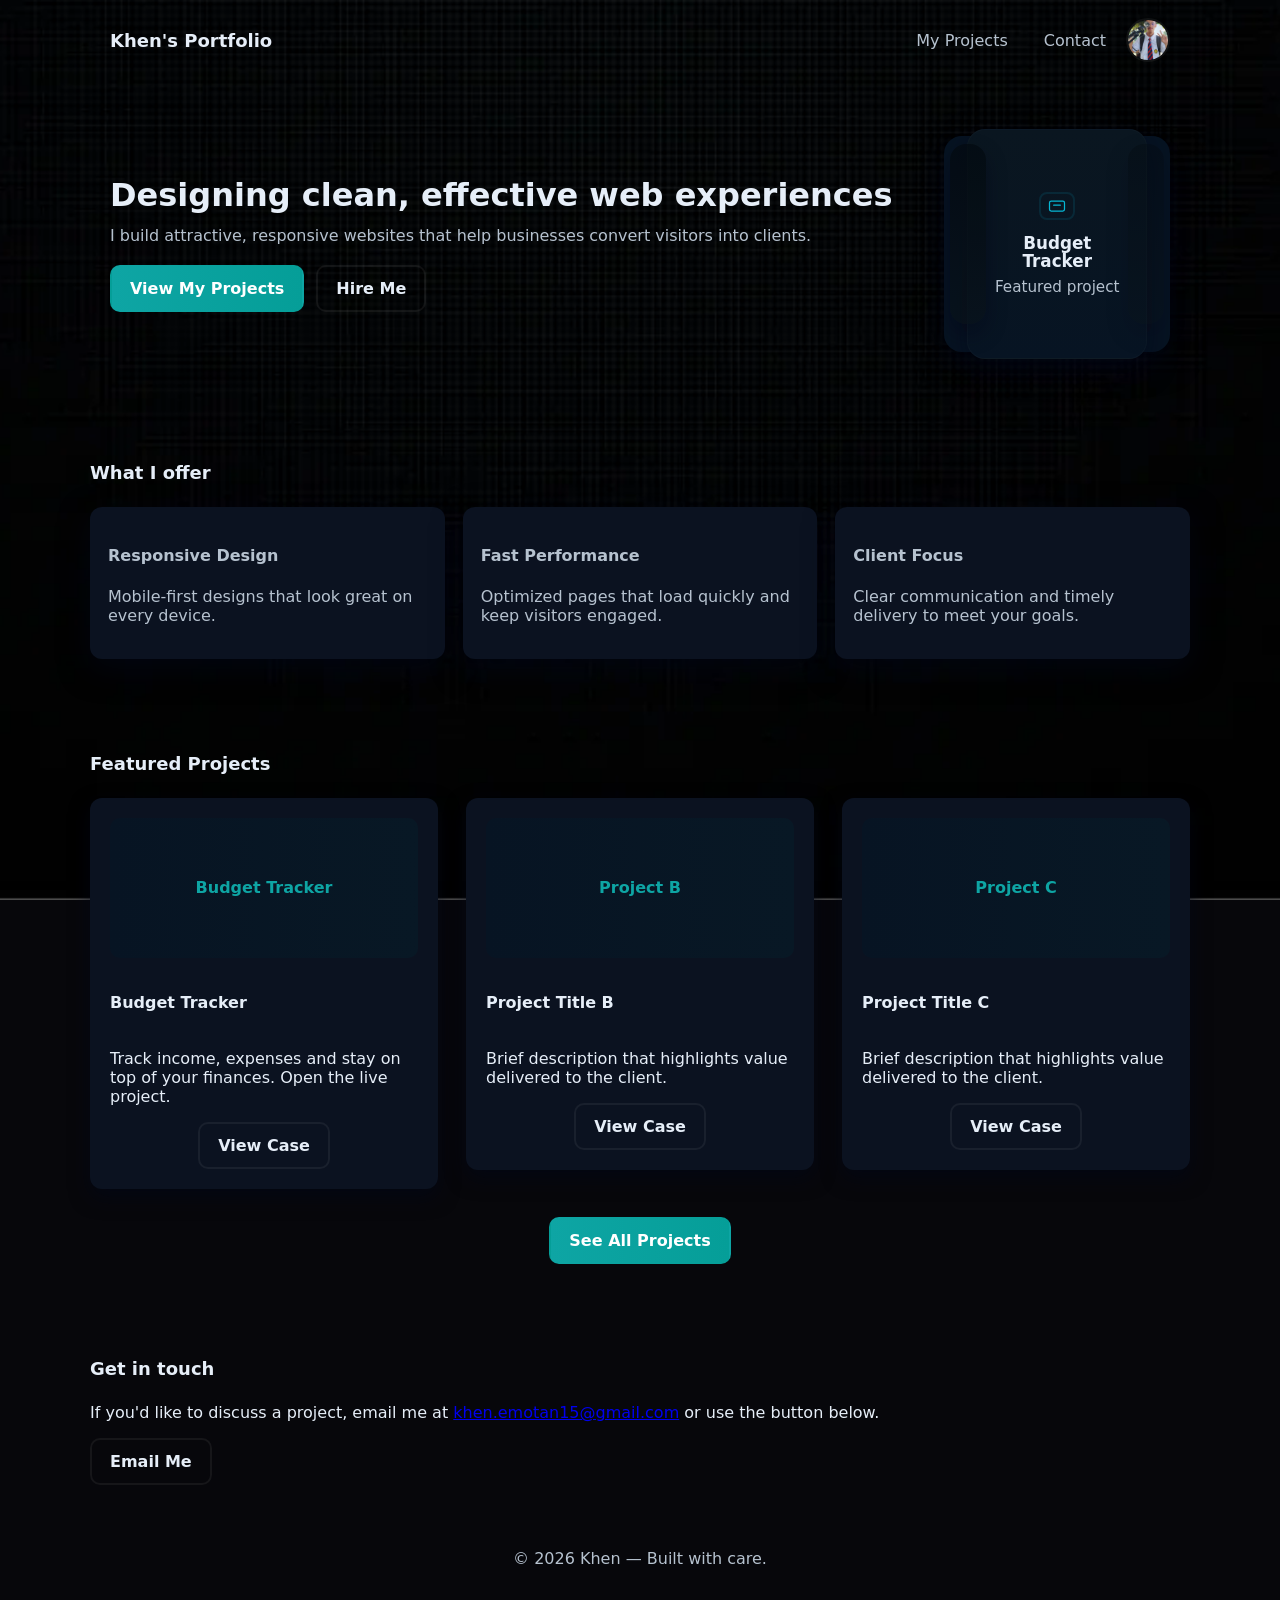
==== index.html @ 8793a173 "Add files via upload" ====
<!doctype html>
<html lang="en">
<head>
	<meta charset="utf-8" />
	<meta name="viewport" content="width=device-width, initial-scale=1" />
	<title>Portfolio — Home</title>
	<link rel="stylesheet" href="mainstyle.css">
</head>
<body>
	<header class="site-header">
		<div class="container header-inner">
			<h1 class="brand">Khen's Portfolio</h1>
				<div class="header-right">
				<nav class="nav">
					<a class="nav-link" href="myprojects.html">My Projects</a>
					<a class="nav-link" href="#contact">Contact</a>
				</nav>
				<img class="avatar" src="download.jpg" alt="Khen">
			</div>
		</div>
	</header>

	<main>
		<section class="hero">
			<div class="container hero-inner">
				<div class="hero-copy">
					<h2 class="title">Designing clean, effective web experiences</h2>
					<p class="subtitle">I build attractive, responsive websites that help businesses convert visitors into clients.</p>
					<div class="cta-row">
						<a class="btn btn-primary btn--neon" href="myprojects.html">View My Projects</a>
							<a class="btn btn-outline btn--neon" href="#contact">Hire Me</a>
					</div>
				</div>
				<div class="hero-preview">
					<div class="device-mock">
						<div class="mock-screen">
												<a class="featured-thumb" href="../BudgetTracker/Mainpage.html" target="_blank" rel="noopener">
																										<div class="ft-inner">
																											<div class="ft-icon" aria-hidden="true">
																												<svg width="28" height="20" viewBox="0 0 24 24" fill="none" xmlns="http://www.w3.org/2000/svg">
																													<rect x="3" y="6" width="18" height="12" rx="2" stroke="#06b6d4" stroke-width="1.5" fill="none" />
																													<line x1="8" y1="11" x2="16" y2="11" stroke="#06b6d4" stroke-width="1.5" stroke-linecap="round" />
																												</svg>
																											</div>
																											<strong>Budget Tracker</strong>
																											<span class="ft-sub">Featured project</span>
																										</div>
																								</a>
						</div>
					</div>
				</div>
			</div>
		</section>

		<section class="features container">
			<h3 class="section-title">What I offer</h3>
			<div class="features-grid">
				<div class="card">
					<h4>Responsive Design</h4>
					<p>Mobile-first designs that look great on every device.</p>
				</div>
				<div class="card">
					<h4>Fast Performance</h4>
					<p>Optimized pages that load quickly and keep visitors engaged.</p>
				</div>
				<div class="card">
					<h4>Client Focus</h4>
					<p>Clear communication and timely delivery to meet your goals.</p>
				</div>
			</div>
		</section>

		<section class="projects container">
			<h3 class="section-title">Featured Projects</h3>
			<div class="projects-grid">
				<div class="project-card">
										<div class="thumb">Budget Tracker</div>
										<h4>Budget Tracker</h4>
										<p>Track income, expenses and stay on top of your finances. Open the live project.</p>
										<div class="center">
											<a class="btn btn-outline" href="../BudgetTracker/Mainpage.html" target="_blank" rel="noopener">View Case</a>
										</div>
				</div>
				<div class="project-card">
					<div class="thumb">Project B</div>
					<h4>Project Title B</h4>
					<p>Brief description that highlights value delivered to the client.</p>
					<div class="center">
					  <a class="btn btn-outline" href="myprojects.html">View Case</a>
					</div>
				</div>
				<div class="project-card">
					<div class="thumb">Project C</div>
					<h4>Project Title C</h4>
					<p>Brief description that highlights value delivered to the client.</p>
					<div class="center">
					  <a class="btn btn-outline" href="myprojects.html">View Case</a>
					</div>
				</div>
			</div>
			<div class="center">
				<a class="btn btn-primary btn--neon" href="myprojects.html">See All Projects</a>
			</div>
		</section>

		<section id="contact" class="contact container">
			<h3 class="section-title">Get in touch</h3>
			<p>If you'd like to discuss a project, email me at <a href="mailto:khen.emotan15@gmail.com">khen.emotan15@gmail.com</a> or use the button below.</p>
			<a class="btn btn-outline" href="mailto:khen.emotan15@gmail.com?subject=Website%20Inquiry%20from%20Portfolio&body=Hello%20Khen,%0A%0AMy%20name%3A%20%5BYour%20name%20here%5D%0ACompany%3A%20%5BCompany%20%28optional%29%5D%0AProject%20details%3A%20%5BDescribe%20project%20or%20question%20here%5D%0A%0AThanks,%0A%5BYour%20name%5D">Email Me</a>
		</section>
	</main>

	<footer class="site-footer">
		<div class="container footer-inner">
			<p>&copy; <span id="year"></span> Khen — Built with care.</p>
		</div>
	</footer>

	<script>
		document.getElementById('year').textContent = new Date().getFullYear();
	</script>
</body>
</html>
---- mainstyle.css ----
:root{
  --bg:#000000;
  --card:#0b1220;
  --muted:#9aa4b2;
  --accent:#0ea5a4;
  --accent-600:#059e98;
  --radius:12px;
  --max-width:1100px;
  --shadow: 0 10px 30px rgba(2,6,23,0.6);
}
*{box-sizing:border-box}
html,body{height:100%;margin:0;font-family:Inter, system-ui, -apple-system, "Segoe UI", Roboto, "Helvetica Neue", Arial;background-color:var(--bg);background-image: url('blackbg1.webp'), url('blackbg1.jpg'), url('blackbg1.png');background-position: center;background-size: cover;background-repeat: no-repeat;color:#e6eef8}
.container{max-width:var(--max-width);margin:0 auto;padding:0 20px}
.site-header{background:transparent;padding:18px 0}
  .btn{display:inline-block;padding:12px 18px;border-radius:10px;text-decoration:none;font-weight:600;border:2px solid transparent;position:relative;z-index:1;overflow:visible}
.brand{font-size:1.125rem;margin:0;color:#0f172a}
.nav-link{color:var(--muted);text-decoration:none;margin-left:18px}
  
  :root {
    --bg: #07070b;
    --card: #0b1220;
    --muted: #9aa4b2;
    --accent: #0ea5a4;
    --accent-600: #059e98;
    --text: #e6eef8;
    --muted-2: #b6c2cf;
    --radius: 12px;
    --max-width: 1100px;
    --shadow: 0 10px 30px rgba(2,6,23,0.6);
  }

  * { box-sizing: border-box }

  html, body {
    height: 100%;
    margin: 0;
    font-family: Inter, system-ui, -apple-system, "Segoe UI", Roboto, "Helvetica Neue", Arial;
    background-color: var(--bg);
    background-image: url('blackbg1.webp');
    background-position: center;
    background-size: cover;
    background-repeat: no-repeat;
    color: var(--text);
  }

  .container { max-width: var(--max-width); margin: 0 auto; padding: 0 20px }

  .site-header { background: transparent; padding: 18px 0 }
  .header-inner { display: flex; align-items: center; justify-content: space-between }
  .brand { font-size: 1.125rem; margin: 0; color: var(--text); font-weight:700 }
  .nav { display:flex; gap: 12px; align-items:center }
  .nav-link { color: var(--muted-2); text-decoration: none; margin-left: 8px; padding:6px 8px; border-radius:8px }
  .nav-link:hover { color: var(--text); background: rgba(255,255,255,0.02) }
  .header-right { display:flex; align-items:center; gap:12px }
  .avatar { width:44px; height:44px; border-radius:50%; object-fit:cover; border:2px solid rgba(255,255,255,0.06); background:transparent }



  .hero { padding: 56px 0 }
  .hero-inner { display:flex; gap:36px; align-items:center }
  .hero-copy { flex:1 }
  .title { font-size: 2rem; margin: 0 0 12px; color: var(--text); font-weight:700 }
  .subtitle { color: var(--muted-2); margin: 0 0 20px }
  .cta-row { display:flex; gap:12px }

  .btn { display:inline-block; padding:12px 18px; border-radius:10px; text-decoration:none; font-weight:600; border:2px solid transparent; position:relative; z-index:2; overflow:visible; transition: transform .14s ease, box-shadow .14s ease }
  .btn-primary { background: linear-gradient(90deg, var(--accent), var(--accent-600)); color: white }
  .btn-primary:hover { transform: translateY(-3px); box-shadow: 0 14px 30px rgba(14,165,164,0.08) }
  .btn-outline { background: transparent; border-color: rgba(255,255,255,0.06); color: var(--text) }
  .btn-outline:hover { transform: translateY(-3px); box-shadow: 0 10px 24px rgba(0,0,0,0.4) }


  .btn--neon { position:relative; z-index:1 }
  
  .btn--neon::before {
    content: "";
    position: absolute;
    inset: -6px; 
    border-radius: 22px; 
    border: 2px solid rgba(255,255,255,0.10); 
    box-shadow: 0 0 8px rgba(255,255,255,0.06); 
    opacity: 0; transition: opacity .12s ease, transform .12s ease;
    pointer-events: none; z-index:0;
  }
  .btn--neon:hover::before { opacity: 1; transform: translateZ(0) }
  

  
  .shadow-frame { display:inline-block; padding:2px; border-radius:var(--radius); background: linear-gradient(163deg, rgba(255,255,255,0.03), transparent); box-shadow: 0 8px 30px rgba(2,6,23,0.45) }
  .shadow-frame .btn { border-radius: calc(var(--radius) - 2px) }

  .device-mock { background: linear-gradient(180deg,#071423,#071423); border-radius:18px; box-shadow:var(--shadow); padding:18px }
  .mock-screen { height:180px; border-radius:10px; background: linear-gradient(180deg,#071423,#0b1220); display:flex; align-items:center; justify-content:center; color:var(--muted-2) }
  
  .mock-thumb-link{display:block;text-decoration:none;color:inherit}
  .mock-thumb{width:100%;height:220px;border-radius:8px;display:flex;flex-direction:column;align-items:center;justify-content:center;background:linear-gradient(180deg,#06121a,#071423);border:1px solid rgba(255,255,255,0.02)}
  .mock-thumb strong{font-size:1rem;color:var(--text)}
  .mock-sub{font-size:0.85rem;color:var(--muted-2);margin-top:6px}
  @media (max-width:900px){
    .mock-thumb{height:160px}
  }

  
  .featured-thumb{display:inline-flex;align-items:center;justify-content:center;flex:0 0 180px;height:230px;border-radius:18px;background:linear-gradient(180deg,#0a1620,#071423);box-shadow:0 10px 28px rgba(2,6,23,0.5);border:1px solid rgba(255,255,255,0.02);text-decoration:none;color:var(--text);position:relative;padding:22px;overflow:visible;transition:transform .18s ease,box-shadow .18s ease}
  .featured-thumb .ft-inner{display:flex;flex-direction:column;align-items:center;text-align:center}
  .featured-thumb .ft-icon{width:36px;height:28px;border-radius:8px;display:flex;align-items:center;justify-content:center;margin-bottom:14px;border:2px solid rgba(6,182,212,0.12)}
  .featured-thumb strong{color:var(--text);font-size:1.05rem;display:block;line-height:1.1}
  .featured-thumb .ft-sub{color:var(--muted-2);font-size:0.95rem;margin-top:8px}
  .featured-thumb:hover{transform:scale(1.02);box-shadow:0 18px 36px rgba(2,6,23,0.55)}

  
  .featured-thumb::before, .featured-thumb::after{content:"";position:absolute;width:36px;height:180px;border-radius:16px;background:linear-gradient(180deg,rgba(3,10,16,0.88),rgba(8,18,26,0.82));box-shadow:0 10px 20px rgba(2,6,23,0.4);z-index:0}
  .featured-thumb::before{left:-18px;top:14px;opacity:0.85}
  .featured-thumb::after{right:-18px;top:14px;opacity:0.45}
  .featured-thumb > .ft-inner{position:relative;z-index:2}
  @media (max-width:900px){.featured-thumb{display:none}}

  .section-title { font-size:1.125rem; margin:24px 0 }
  .features { padding:30px 0 }
  .features-grid { display:grid; grid-template-columns:repeat(3,1fr); gap:18px }
  .card { background:var(--card); padding:18px; border-radius:12px; box-shadow:var(--shadow); color:var(--muted-2) }

  .projects { padding:40px 0 }
  .projects-grid { display:grid; grid-template-columns:repeat(3,1fr); gap:28px; align-items:start; width:100% }
  .projects-grid{grid-auto-rows:1fr}
  .project-card { background:var(--card); text-decoration:none; color:inherit; padding:20px; border-radius:12px; box-shadow:0 8px 20px rgba(2,6,23,0.6); display:flex; flex-direction:column; justify-content:space-between; min-height:340px }
  .thumb { height:140px; border-radius:10px; background:linear-gradient(90deg,#071423,#081825); display:flex; align-items:center; justify-content:center; color:var(--accent); font-weight:700; margin-bottom:14px }

 
  .project-card .center{margin-top:auto}


  .projects > .center{margin-top:28px}

  .projects-page { padding:56px 0 }
  .projects-grid-lg { display:grid; grid-template-columns:repeat(3,1fr); gap:20px; margin-top:18px }
  .project-tile { background:var(--card); padding:20px; border-radius:12px; box-shadow:var(--shadow); text-decoration:none; color:inherit; display:flex; flex-direction:column; align-items:stretch; gap:12px; justify-content:space-between; min-height:340px }
  .project-icon { width:100%; height:140px; border-radius:10px; background:linear-gradient(180deg,rgba(14,165,164,0.03), transparent); display:flex; align-items:center; justify-content:center; color:var(--accent); font-weight:700 }
  .project-icon svg { width:40px; height:40px }
  .project-tile h4 { margin-top:12px }
  .project-tile .center{ margin-top:auto; width:100%; text-align:center }
  .project-tile h4 { margin:0; color:var(--text) }
  .project-tile p { margin:0; color:var(--muted-2) }
  .project-tile.featured { box-shadow:0 14px 40px rgba(2,6,23,0.7), 0 6px 18px rgba(0,0,0,0.6); border:1px solid rgba(255,255,255,0.04); transform:translateY(-4px) }
  .badge { display:inline-block; margin-left:10px; background:rgba(255,255,255,0.06); color:var(--muted-2); font-weight:700; padding:4px 8px; border-radius:999px; font-size:0.75rem; vertical-align:middle }

 
  .project-thumb-wrap{width:100%;margin-top:12px}
  .project-thumb{display:block;padding:18px;border-radius:8px;background:linear-gradient(180deg,#06121a,#071423);border:1px solid rgba(255,255,255,0.02);color:var(--text);text-decoration:none}
  .project-thumb strong{display:block;font-size:0.95rem}
  .thumb-sub{font-size:0.85rem;color:var(--muted-2);margin-top:6px}

  .center { text-align:center; margin-top:18px }
  .contact { padding:30px 0 }
  .site-footer { padding:18px 0; background:transparent }
  .footer-inner { display:flex; justify-content:center; color:var(--muted-2) }

  @media (max-width:900px) {
    .hero-inner { flex-direction:column; text-align:center }
    .hero-preview { width:100% }
    .features-grid, .projects-grid { grid-template-columns:repeat(2,1fr) }
    .projects-grid-lg { grid-template-columns:repeat(2,1fr) }
  }
  @media (max-width:560px) {
    .features-grid, .projects-grid { grid-template-columns:1fr }
    .projects-grid-lg { grid-template-columns:1fr }
    .header-inner { padding:0 }
    .brand { font-size:1rem }
    .title { font-size:1.5rem }
  }
.btn.shadow-box {
  box-shadow: 0 0 30px rgba(2,6,23,0.6);
  background-image: linear-gradient(163deg, rgba(255,255,255,0.04) 0%, transparent 100%);
  border-radius: var(--radius);
  padding: 2px;

}
.shadow-frame {
  display:inline-block;
  padding:2px;                  
  border-radius: var(--radius);   
  background: linear-gradient(163deg, rgba(255,255,255,0.04), transparent);
  box-shadow: 0 0 30px rgba(2,6,23,0.6);
}

.shadow-frame .btn {
  display:block;
  border-radius: calc(var(--radius) - 2px); 
}
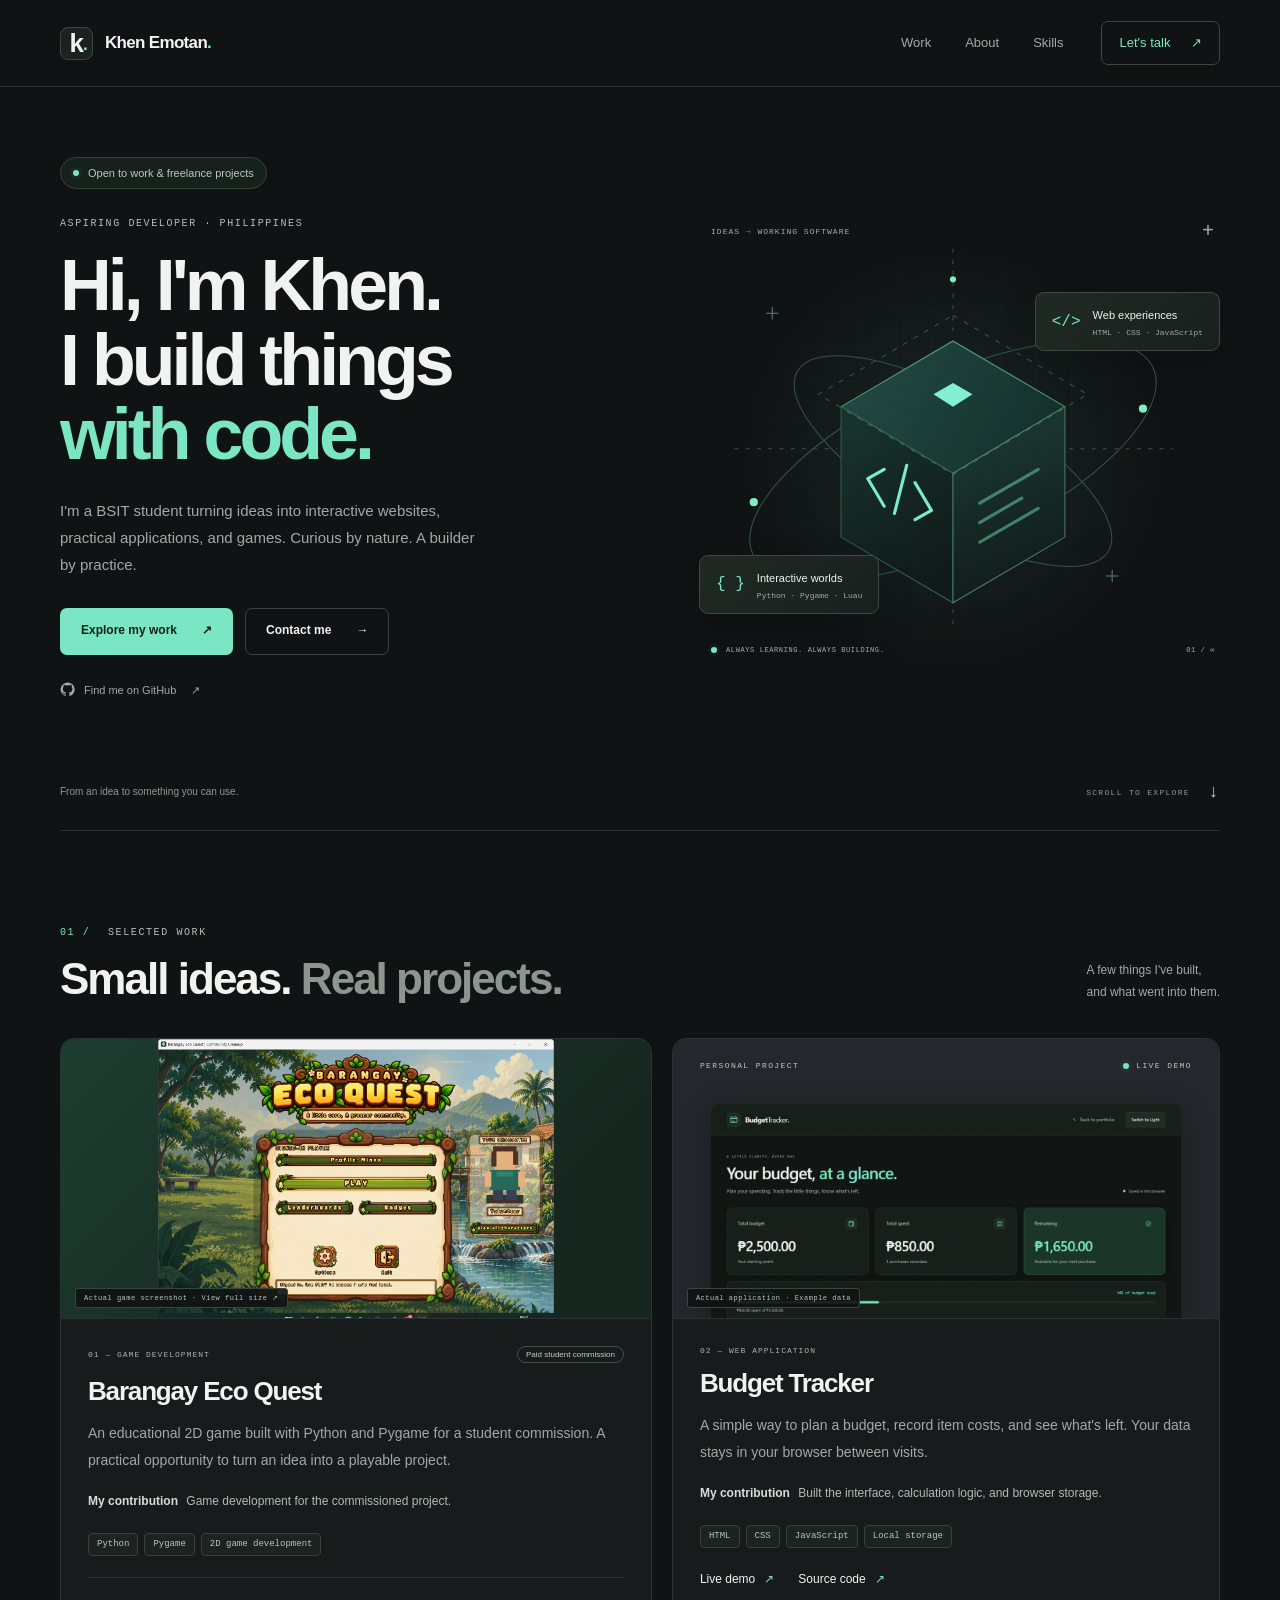
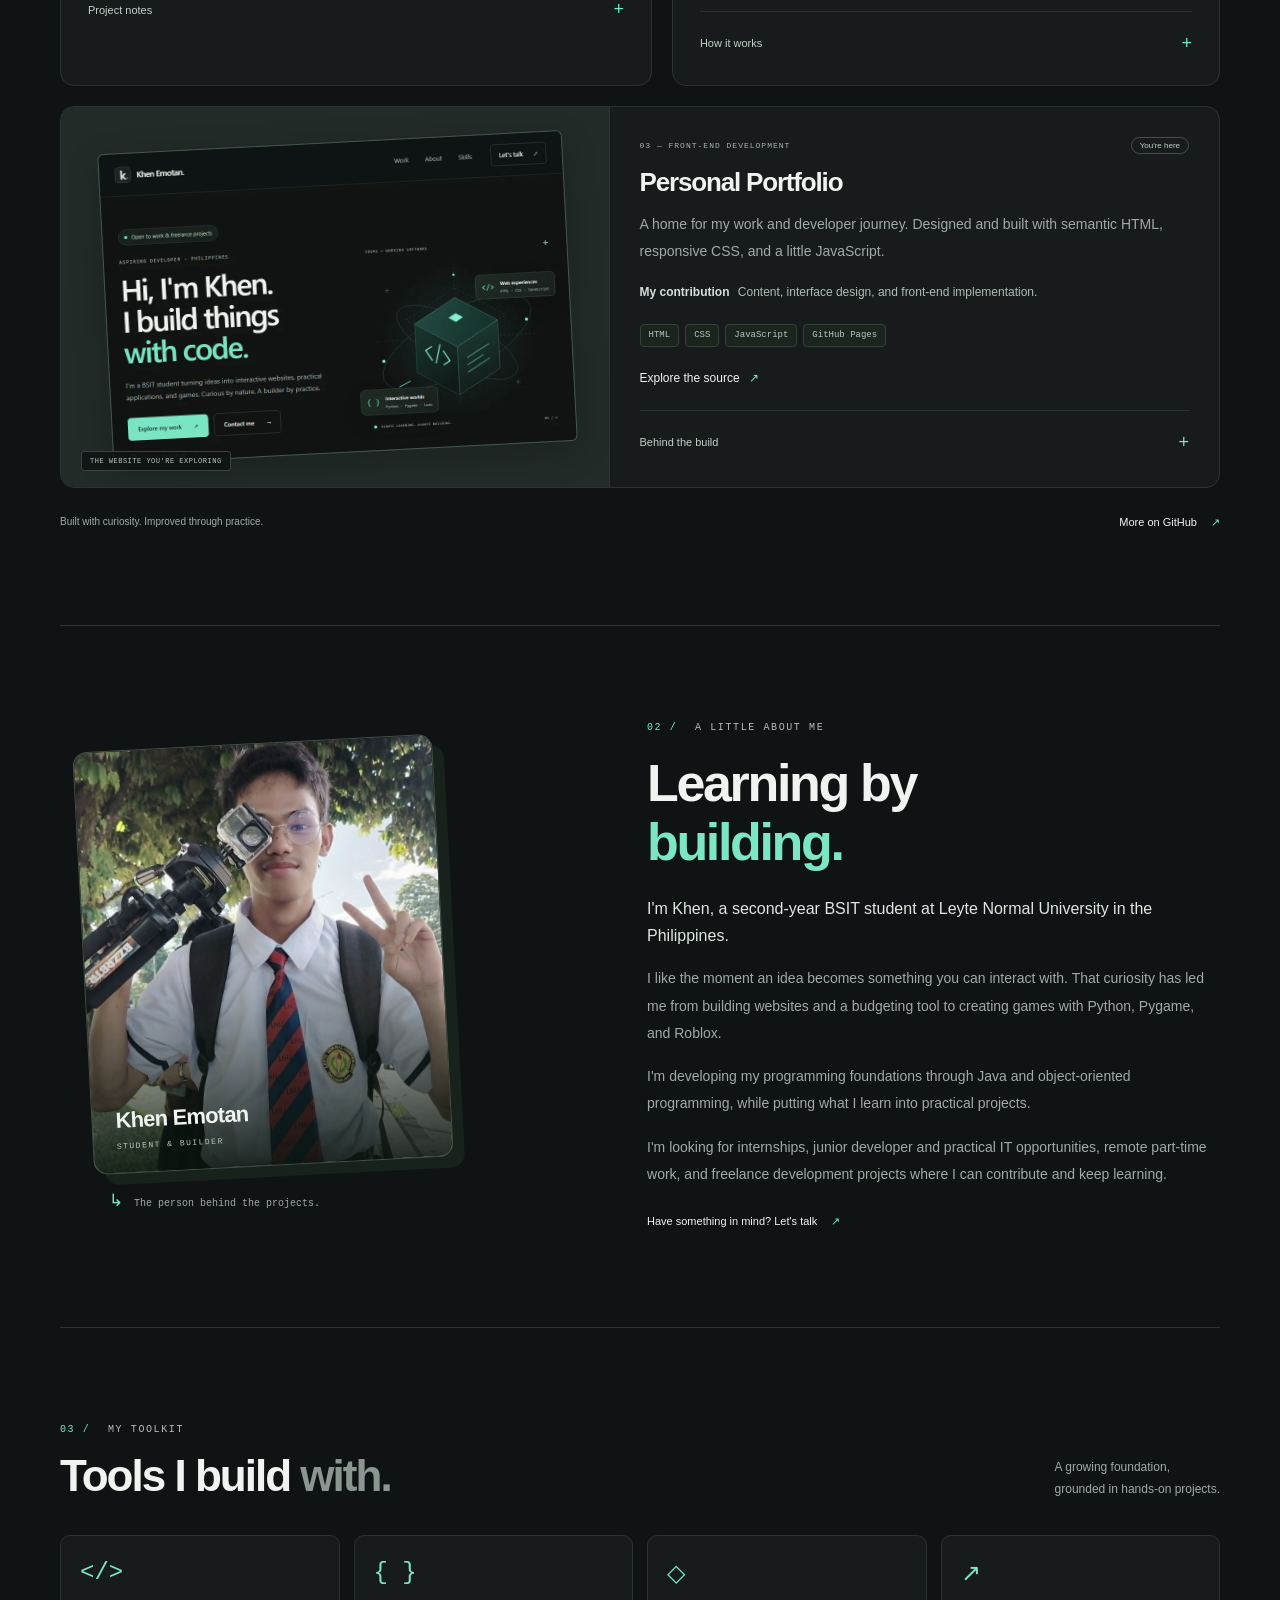
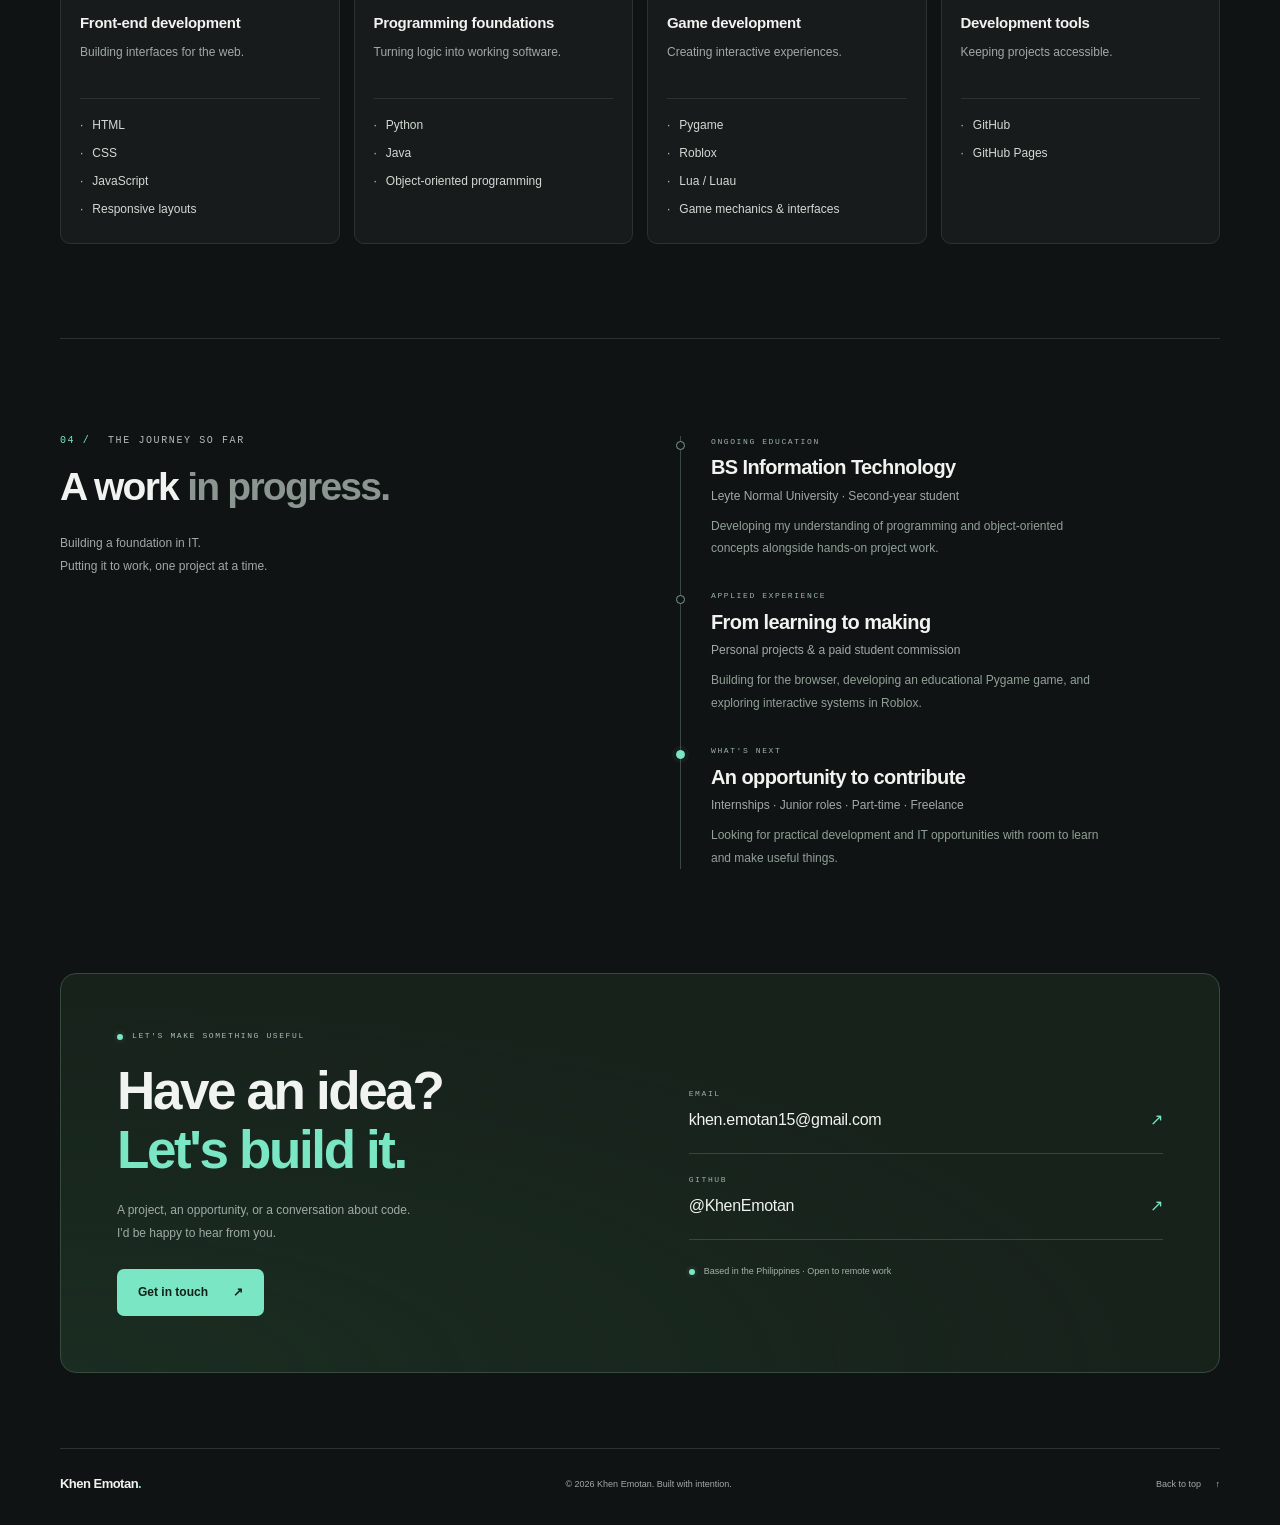
==== commit e71c8842: "Redesign portfolio and Budget Tracker" ====
--- a/index.html
+++ b/index.html
@@ -1,124 +1,333 @@
-<!doctype html>
-<html lang="en">
-<head>
-	<meta charset="utf-8" />
-	<meta name="viewport" content="width=device-width, initial-scale=1" />
-	<title>Portfolio — Home</title>
-	<link rel="stylesheet" href="mainstyle.css">
-</head>
-<body>
-	<header class="site-header">
-		<div class="container header-inner">
-			<h1 class="brand">Khen's Portfolio</h1>
-				<div class="header-right">
-				<nav class="nav">
-					<a class="nav-link" href="myprojects.html">My Projects</a>
-					<a class="nav-link" href="#contact">Contact</a>
-				</nav>
-				<img class="avatar" src="download.jpg" alt="Khen">
-			</div>
-		</div>
-	</header>
-
-	<main>
-		<section class="hero">
-			<div class="container hero-inner">
-				<div class="hero-copy">
-					<h2 class="title">Designing clean, effective web experiences</h2>
-					<p class="subtitle">I build attractive, responsive websites that help businesses convert visitors into clients.</p>
-					<div class="cta-row">
-						<a class="btn btn-primary btn--neon" href="myprojects.html">View My Projects</a>
-							<a class="btn btn-outline btn--neon" href="#contact">Hire Me</a>
-					</div>
-				</div>
-				<div class="hero-preview">
-					<div class="device-mock">
-						<div class="mock-screen">
-												<a class="featured-thumb" href="../BudgetTracker/Mainpage.html" target="_blank" rel="noopener">
-																										<div class="ft-inner">
-																											<div class="ft-icon" aria-hidden="true">
-																												<svg width="28" height="20" viewBox="0 0 24 24" fill="none" xmlns="http://www.w3.org/2000/svg">
-																													<rect x="3" y="6" width="18" height="12" rx="2" stroke="#06b6d4" stroke-width="1.5" fill="none" />
-																													<line x1="8" y1="11" x2="16" y2="11" stroke="#06b6d4" stroke-width="1.5" stroke-linecap="round" />
-																												</svg>
-																											</div>
-																											<strong>Budget Tracker</strong>
-																											<span class="ft-sub">Featured project</span>
-																										</div>
-																								</a>
-						</div>
-					</div>
-				</div>
-			</div>
-		</section>
-
-		<section class="features container">
-			<h3 class="section-title">What I offer</h3>
-			<div class="features-grid">
-				<div class="card">
-					<h4>Responsive Design</h4>
-					<p>Mobile-first designs that look great on every device.</p>
-				</div>
-				<div class="card">
-					<h4>Fast Performance</h4>
-					<p>Optimized pages that load quickly and keep visitors engaged.</p>
-				</div>
-				<div class="card">
-					<h4>Client Focus</h4>
-					<p>Clear communication and timely delivery to meet your goals.</p>
-				</div>
-			</div>
-		</section>
-
-		<section class="projects container">
-			<h3 class="section-title">Featured Projects</h3>
-			<div class="projects-grid">
-				<div class="project-card">
-										<div class="thumb">Budget Tracker</div>
-										<h4>Budget Tracker</h4>
-										<p>Track income, expenses and stay on top of your finances. Open the live project.</p>
-										<div class="center">
-											<a class="btn btn-outline" href="../BudgetTracker/Mainpage.html" target="_blank" rel="noopener">View Case</a>
-										</div>
-				</div>
-				<div class="project-card">
-					<div class="thumb">Project B</div>
-					<h4>Project Title B</h4>
-					<p>Brief description that highlights value delivered to the client.</p>
-					<div class="center">
-					  <a class="btn btn-outline" href="myprojects.html">View Case</a>
-					</div>
-				</div>
-				<div class="project-card">
-					<div class="thumb">Project C</div>
-					<h4>Project Title C</h4>
-					<p>Brief description that highlights value delivered to the client.</p>
-					<div class="center">
-					  <a class="btn btn-outline" href="myprojects.html">View Case</a>
-					</div>
-				</div>
-			</div>
-			<div class="center">
-				<a class="btn btn-primary btn--neon" href="myprojects.html">See All Projects</a>
-			</div>
-		</section>
-
-		<section id="contact" class="contact container">
-			<h3 class="section-title">Get in touch</h3>
-			<p>If you'd like to discuss a project, email me at <a href="mailto:khen.emotan15@gmail.com">khen.emotan15@gmail.com</a> or use the button below.</p>
-			<a class="btn btn-outline" href="mailto:khen.emotan15@gmail.com?subject=Website%20Inquiry%20from%20Portfolio&body=Hello%20Khen,%0A%0AMy%20name%3A%20%5BYour%20name%20here%5D%0ACompany%3A%20%5BCompany%20%28optional%29%5D%0AProject%20details%3A%20%5BDescribe%20project%20or%20question%20here%5D%0A%0AThanks,%0A%5BYour%20name%5D">Email Me</a>
-		</section>
-	</main>
-
-	<footer class="site-footer">
-		<div class="container footer-inner">
-			<p>&copy; <span id="year"></span> Khen — Built with care.</p>
-		</div>
-	</footer>
-
-	<script>
-		document.getElementById('year').textContent = new Date().getFullYear();
-	</script>
-</body>
-</html>
-
+<!doctype html>
+<html lang="en" class="no-js">
+  <head>
+    <meta charset="utf-8">
+    <meta name="viewport" content="width=device-width, initial-scale=1">
+    <meta name="theme-color" content="#101313">
+    <title>Khen Emotan — Aspiring Developer</title>
+    <meta name="description" content="Khen Emotan is a BSIT student at Leyte Normal University building interactive websites, practical applications, and games. Explore his projects and get in touch.">
+    <link rel="canonical" href="https://khenemotan.github.io/Portfolio/">
+    <meta property="og:type" content="website">
+    <meta property="og:title" content="Khen Emotan — I build things with code.">
+    <meta property="og:description" content="Websites, practical applications, and games. Selected work by a BSIT student and aspiring developer based in the Philippines.">
+    <meta property="og:url" content="https://khenemotan.github.io/Portfolio/">
+    <meta property="og:image" content="https://khenemotan.github.io/Portfolio/assets/social-preview.png">
+    <meta property="og:image:alt" content="Khen Emotan's developer portfolio">
+    <meta property="og:image:width" content="1200">
+    <meta property="og:image:height" content="630">
+    <meta name="twitter:card" content="summary_large_image">
+    <link rel="icon" type="image/svg+xml" href="assets/favicon.svg">
+    <link rel="stylesheet" href="mainstyle.css">
+    <script src="portfolio.js" defer></script>
+  </head>
+  <body>
+    <a class="skip-link" href="#main">Skip to content</a>
+    <header class="site-header">
+      <div class="container header-inner">
+        <a class="brand" href="#home" aria-label="Khen Emotan, home"><span class="brand-mark" aria-hidden="true">k<span>.</span></span><span>Khen Emotan<span class="brand-dot">.</span></span></a>
+        <button class="menu-toggle" type="button" aria-expanded="false" aria-controls="main-nav"><span class="menu-icon" aria-hidden="true"></span><span class="menu-label">Menu</span></button>
+        <nav id="main-nav" class="nav" aria-label="Main navigation">
+          <a href="#projects">Work</a><a href="#about">About</a><a href="#skills">Skills</a>
+          <a class="nav-contact" href="#contact">Let's talk <span aria-hidden="true">↗</span></a>
+        </nav>
+      </div>
+    </header>
+    <main id="main">
+      <section id="home" class="hero container" aria-labelledby="hero-title">
+        <div class="hero-copy">
+          <div class="availability">
+            <span class="status-dot" aria-hidden="true"></span> Open to work &amp; freelance projects</div>
+          <p class="eyebrow hero-eyebrow">ASPIRING DEVELOPER · PHILIPPINES</p>
+          <h1 id="hero-title">Hi, I'm Khen.<br>I build things<br><span class="accent-text">with code.</span>
+          </h1>
+          <p class="hero-description">I'm a BSIT student turning ideas into interactive websites, practical applications, and games. Curious by nature. A builder by practice.</p>
+          <div class="hero-actions">
+            <a class="button button-primary" href="#projects">Explore my work <span aria-hidden="true">↗</span></a><a class="button button-secondary" href="#contact">Contact me <span aria-hidden="true">→</span></a>
+          </div>
+          <a class="github-link" href="https://github.com/KhenEmotan" target="_blank" rel="noopener noreferrer"><svg class="icon" viewBox="0 0 24 24" fill="currentColor" aria-hidden="true"><path d="M12 .9a11.1 11.1 0 0 0-3.5 21.6c.6.1.8-.2.8-.5v-2c-3.3.7-4-1.4-4-1.4-.5-1.3-1.3-1.7-1.3-1.7-1.1-.7.1-.7.1-.7 1.2.1 1.8 1.2 1.8 1.2 1 1.8 2.7 1.3 3.4 1 .1-.8.4-1.3.8-1.6-2.7-.3-5.5-1.3-5.5-6a4.7 4.7 0 0 1 1.2-3.2c-.1-.3-.5-1.5.1-3.2 0 0 1-.3 3.3 1.2a11.6 11.6 0 0 1 6 0c2.3-1.5 3.3-1.2 3.3-1.2.6 1.7.2 2.9.1 3.2a4.7 4.7 0 0 1 1.2 3.2c0 4.7-2.8 5.7-5.5 6 .4.4.8 1.1.8 2.2V22c0 .3.2.6.8.5A11.1 11.1 0 0 0 12 .9Z"/></svg> Find me on GitHub <span aria-hidden="true">↗</span><span class="sr-only"> (opens in a new tab)</span></a>
+        </div>
+        <div class="hero-art" aria-hidden="true">
+          <div class="art-grid">
+          </div>
+          <div class="art-topline">
+            <span>IDEAS → WORKING SOFTWARE</span><span class="art-cross">+</span>
+          </div>
+          <svg class="build-graphic" viewBox="0 0 520 440" fill="none">
+          <defs><linearGradient id="cube-top" x1="160" y1="140" x2="360" y2="250" gradientUnits="userSpaceOnUse"><stop stop-color="#224b43"/><stop offset="1" stop-color="#142e2a"/></linearGradient><linearGradient id="cube-left" x1="160" y1="200" x2="265" y2="340" gradientUnits="userSpaceOnUse"><stop stop-color="#18332e"/><stop offset="1" stop-color="#101a18"/></linearGradient><linearGradient id="cube-right" x1="270" y1="170" x2="340" y2="345" gradientUnits="userSpaceOnUse"><stop stop-color="#1e4038"/><stop offset="1" stop-color="#121e1b"/></linearGradient><radialGradient id="art-glow"><stop stop-color="#62dfbb" stop-opacity=".1"/><stop offset="1" stop-color="#62dfbb" stop-opacity="0"/></radialGradient></defs>
+          <circle cx="260" cy="240" r="205" fill="url(#art-glow)"/>
+          <g stroke="#33524a" stroke-width="1"><path d="M260 35v80M260 353v53M47 230h100M373 230h101" stroke-dasharray="4 7"/><ellipse cx="260" cy="242" rx="215" ry="82" transform="rotate(-25 260 242)"/><ellipse cx="260" cy="242" rx="175" ry="62" transform="rotate(30 260 242)"/><path d="m103 352 30-15m261-203 26-12" stroke="#69ddbc" stroke-width="2"/></g>
+          <path d="m260 125 109 64-109 65-109-65 109-64Z" fill="url(#cube-top)" stroke="#579b87"/>
+          <path d="m151 189 109 65v126l-109-64V189Z" fill="url(#cube-left)" stroke="#345e51"/>
+          <path d="m369 189-109 65v126l109-64V189Z" fill="url(#cube-right)" stroke="#497b69"/>
+          <path d="m260 100 131 77-131 78-131-78 131-77Z" stroke="#6ce3be" stroke-opacity=".3" stroke-dasharray="5 7"/>
+          <path d="m193 250-16 9 16 27m30-23 16 27-16 9m-8-53-12 47" stroke="#79edcb" stroke-width="3" stroke-linecap="round" stroke-linejoin="round"/>
+          <path d="m286 283 57-33m-57 52 41-24m-41 43 57-33" stroke="#79edcb" stroke-opacity=".45" stroke-width="3" stroke-linecap="round"/>
+          <path d="m241 177 19-11 19 11-19 12-19-12Z" fill="#84efd0"/>
+          <circle cx="66" cy="282" r="4" fill="#83eacb"/><circle cx="445" cy="191" r="4" fill="#83eacb"/><circle cx="260" cy="65" r="3" fill="#83eacb"/>
+          <g stroke="#5b8275"><path d="M84 92v12m-6-6h12M415 348v12m-6-6h12"/></g>
+          </svg>
+          <div class="art-label label-web">
+            <span class="small-icon">&lt;/&gt;</span>
+            <div>
+              <strong>Web experiences</strong><span>HTML · CSS · JavaScript</span>
+            </div>
+          </div>
+          <div class="art-label label-games">
+            <span class="small-icon">{ }</span>
+            <div>
+              <strong>Interactive worlds</strong><span>Python · Pygame · Luau</span>
+            </div>
+          </div>
+          <div class="art-bottomline">
+            <span class="status-dot"></span> ALWAYS LEARNING. ALWAYS BUILDING.<span>01 / ∞</span>
+          </div>
+        </div>
+        <div class="hero-footnote">
+          <span>From an idea to something you can use.</span><a href="#projects">SCROLL TO EXPLORE <span aria-hidden="true">↓</span></a>
+        </div>
+      </section>
+      <section id="projects" class="section container" aria-labelledby="projects-title">
+        <div class="section-heading">
+          <div>
+            <p class="eyebrow"><span class="section-index">01 /</span> SELECTED WORK</p>
+            <h2 id="projects-title">Small ideas. <span class="text-muted">Real projects.</span>
+            </h2>
+          </div>
+          <p>A few things I've built,<br>and what went into them.</p>
+        </div>
+        <div class="project-grid">
+          <article class="project-card eco-card">
+            <a class="project-cover eco-cover" href="assets/barangay-eco-quest.png" target="_blank" rel="noopener noreferrer" aria-label="View the full Barangay Eco Quest screenshot (opens in a new tab)">
+              <img class="eco-screenshot" src="assets/barangay-eco-quest.png" width="1477" height="1040" loading="lazy" alt="Barangay Eco Quest main menu with Play, Leaderboards, Badges, Options, and a character preview in a pixel-art village">
+              <span class="image-caption">Actual game screenshot · View full size ↗</span>
+            </a>
+            <div class="project-content">
+              <div class="project-category">
+                <span>01 — GAME DEVELOPMENT</span><span class="project-badge">Paid student commission</span>
+              </div>
+              <h3>Barangay Eco Quest</h3>
+              <p>An educational 2D game built with Python and Pygame for a student commission. A practical opportunity to turn an idea into a playable project.</p>
+              <p class="contribution"><span>My contribution</span> Game development for the commissioned project.</p>
+              <ul class="tags" aria-label="Technologies">
+                <li>Python</li>
+                <li>Pygame</li>
+                <li>2D game development</li>
+              </ul>
+              <details class="case-study">
+                <summary>Project notes <span aria-hidden="true">+</span>
+                </summary>
+                <div>
+                  <h4>The purpose</h4>
+                  <p>Deliver an educational 2D game for a paid student commission.</p>
+                  <h4>The implementation</h4>
+                  <p>Python provides the programming foundation; Pygame provides the game development framework. This project applies my experience building games to a commissioned brief.</p>
+                </div>
+              </details>
+            </div>
+          </article>
+          <article class="project-card budget-card">
+            <a class="project-cover budget-cover" href="BudgetTracker/" aria-label="Open the Budget Tracker live demo">
+            <div class="cover-top">
+              <span>PERSONAL PROJECT</span><span class="cover-live"><span class="status-dot"></span> LIVE DEMO</span>
+            </div>
+            <img class="budget-screenshot" src="assets/budget-tracker.webp" width="1200" height="850" loading="lazy" alt="Redesigned Budget Tracker dashboard showing budget, spent and remaining cards, a spending progress bar, and purchase controls"><span class="image-caption">Actual application · Example data</span></a>
+            <div class="project-content">
+              <div class="project-category">
+                <span>02 — WEB APPLICATION</span>
+              </div>
+              <h3>Budget Tracker</h3>
+              <p>A simple way to plan a budget, record item costs, and see what's left. Your data stays in your browser between visits.</p>
+              <p class="contribution"><span>My contribution</span> Built the interface, calculation logic, and browser storage.</p>
+              <ul class="tags" aria-label="Technologies">
+                <li>HTML</li>
+                <li>CSS</li>
+                <li>JavaScript</li>
+                <li>Local storage</li>
+              </ul>
+              <div class="project-links">
+                <a href="BudgetTracker/">Live demo <span aria-hidden="true">↗</span></a><a href="https://github.com/KhenEmotan/Portfolio/tree/main/BudgetTracker" target="_blank" rel="noopener noreferrer">Source code <span aria-hidden="true">↗</span><span class="sr-only"> (opens in a new tab)</span></a>
+              </div>
+              <details class="case-study">
+                <summary>How it works <span aria-hidden="true">+</span>
+                </summary>
+                <div>
+                  <h4>The challenge</h4>
+                  <p>Keep a budget and individual purchases visible without requiring an account.</p>
+                  <h4>The solution</h4>
+                  <p>Set or top up a budget, add items with quantities and unit prices, then edit or remove them. Totals update immediately, with negative balances highlighted.</p>
+                  <h4>Implementation</h4>
+                  <p>Vanilla JavaScript manages calculations and local storage. Seven currency formats and a saved light or dark theme make the app more flexible. Currency selection changes formatting; it does not convert amounts.</p>
+                  <h4>Design takeaway</h4>
+                  <p>A useful interface needs clear feedback and predictable state. Browser storage keeps this app simple, while tying saved data to the current browser.</p>
+                </div>
+              </details>
+            </div>
+          </article>
+          <article class="project-card portfolio-card">
+            <div class="portfolio-cover">
+              <img src="assets/portfolio-preview.webp" width="960" height="640" loading="lazy" alt="The redesigned Khen Emotan portfolio homepage"><span class="image-caption">THE WEBSITE YOU'RE EXPLORING</span>
+            </div>
+            <div class="project-content">
+              <div class="project-category">
+                <span>03 — FRONT-END DEVELOPMENT</span><span class="project-badge">You're here</span>
+              </div>
+              <h3>Personal Portfolio</h3>
+              <p>A home for my work and developer journey. Designed and built with semantic HTML, responsive CSS, and a little JavaScript.</p>
+              <p class="contribution"><span>My contribution</span> Content, interface design, and front-end implementation.</p>
+              <ul class="tags" aria-label="Technologies">
+                <li>HTML</li>
+                <li>CSS</li>
+                <li>JavaScript</li>
+                <li>GitHub Pages</li>
+              </ul>
+              <div class="project-links">
+                <a href="https://github.com/KhenEmotan/Portfolio" target="_blank" rel="noopener noreferrer">Explore the source <span aria-hidden="true">↗</span><span class="sr-only"> (opens in a new tab)</span></a>
+              </div>
+              <details class="case-study">
+                <summary>Behind the build <span aria-hidden="true">+</span>
+                </summary>
+                <div>
+                  <h4>The goal</h4>
+                  <p>Make my background, real work, and contact details easy to find.</p>
+                  <h4>The approach</h4>
+                  <p>A responsive grid, keyboard-friendly navigation, native expandable project notes, and reduced-motion support keep the experience useful across devices. Relative asset paths support GitHub Pages under /Portfolio/.</p>
+                  <h4>Design takeaway</h4>
+                  <p>Clear evidence and honest descriptions matter as much as the visual design. The site uses no framework or build step.</p>
+                </div>
+              </details>
+            </div>
+          </article>
+        </div>
+        <div class="projects-footnote">
+          <span>Built with curiosity. Improved through practice.</span><a class="text-link" href="https://github.com/KhenEmotan" target="_blank" rel="noopener noreferrer">More on GitHub <span aria-hidden="true">↗</span><span class="sr-only"> (opens in a new tab)</span></a>
+        </div>
+      </section>
+      <section id="about" class="section about-section container" aria-labelledby="about-title">
+        <div class="about-visual">
+          <div class="portrait-frame">
+            <img src="download.jpg" alt="Khen Emotan at Leyte Normal University" width="1536" height="2048" loading="lazy">
+            <div class="portrait-caption">
+              <span>Khen Emotan</span><span>STUDENT &amp; BUILDER</span>
+            </div>
+          </div>
+          <span class="portrait-note"><span aria-hidden="true">↳</span> The person behind the projects.</span>
+        </div>
+        <div class="about-copy">
+          <p class="eyebrow"><span class="section-index">02 /</span> A LITTLE ABOUT ME</p>
+          <h2 id="about-title">Learning by<br><span class="accent-text">building.</span>
+          </h2>
+          <p class="about-lead">I'm Khen, a second-year BSIT student at Leyte Normal University in the Philippines.</p>
+          <p>I like the moment an idea becomes something you can interact with. That curiosity has led me from building websites and a budgeting tool to creating games with Python, Pygame, and Roblox.</p>
+          <p>I'm developing my programming foundations through Java and object-oriented programming, while putting what I learn into practical projects.</p>
+          <p>I'm looking for internships, junior developer and practical IT opportunities, remote part-time work, and freelance development projects where I can contribute and keep learning.</p>
+          <a class="text-link" href="#contact">Have something in mind? Let's talk <span aria-hidden="true">↗</span></a>
+        </div>
+      </section>
+      <section id="skills" class="section container" aria-labelledby="skills-title">
+        <div class="section-heading">
+          <div>
+            <p class="eyebrow"><span class="section-index">03 /</span> MY TOOLKIT</p>
+            <h2 id="skills-title">Tools I build <span class="text-muted">with.</span>
+            </h2>
+          </div>
+          <p>A growing foundation,<br>grounded in hands-on projects.</p>
+        </div>
+        <div class="skills-grid">
+          <article class="skill-card">
+            <span class="skill-icon" aria-hidden="true">&lt;/&gt;</span>
+            <h3>Front-end development</h3>
+            <p>Building interfaces for the web.</p>
+            <ul>
+              <li>HTML</li>
+              <li>CSS</li>
+              <li>JavaScript</li>
+              <li>Responsive layouts</li>
+            </ul>
+          </article>
+          <article class="skill-card">
+            <span class="skill-icon" aria-hidden="true">{ }</span>
+            <h3>Programming foundations</h3>
+            <p>Turning logic into working software.</p>
+            <ul>
+              <li>Python</li>
+              <li>Java</li>
+              <li>Object-oriented programming</li>
+            </ul>
+          </article>
+          <article class="skill-card">
+            <span class="skill-icon" aria-hidden="true">◇</span>
+            <h3>Game development</h3>
+            <p>Creating interactive experiences.</p>
+            <ul>
+              <li>Pygame</li>
+              <li>Roblox</li>
+              <li>Lua / Luau</li>
+              <li>Game mechanics &amp; interfaces</li>
+            </ul>
+          </article>
+          <article class="skill-card">
+            <span class="skill-icon" aria-hidden="true">↗</span>
+            <h3>Development tools</h3>
+            <p>Keeping projects accessible.</p>
+            <ul>
+              <li>GitHub</li>
+              <li>GitHub Pages</li>
+            </ul>
+          </article>
+        </div>
+      </section>
+      <section id="journey" class="section journey-section container" aria-labelledby="journey-title">
+        <div>
+          <p class="eyebrow"><span class="section-index">04 /</span> THE JOURNEY SO FAR</p>
+          <h2 id="journey-title">A work <span class="text-muted">in progress.</span>
+          </h2>
+          <p class="journey-intro">Building a foundation in IT.<br>Putting it to work, one project at a time.</p>
+        </div>
+        <div class="journey-list">
+          <article class="journey-item">
+            <span class="journey-marker" aria-hidden="true"></span>
+            <p class="eyebrow">ONGOING EDUCATION</p>
+            <h3>BS Information Technology</h3>
+            <p>Leyte Normal University · Second-year student</p>
+            <p class="journey-detail">Developing my understanding of programming and object-oriented concepts alongside hands-on project work.</p>
+          </article>
+          <article class="journey-item">
+            <span class="journey-marker" aria-hidden="true"></span>
+            <p class="eyebrow">APPLIED EXPERIENCE</p>
+            <h3>From learning to making</h3>
+            <p>Personal projects &amp; a paid student commission</p>
+            <p class="journey-detail">Building for the browser, developing an educational Pygame game, and exploring interactive systems in Roblox.</p>
+          </article>
+          <article class="journey-item">
+            <span class="journey-marker active" aria-hidden="true"></span>
+            <p class="eyebrow">WHAT'S NEXT</p>
+            <h3>An opportunity to contribute</h3>
+            <p>Internships · Junior roles · Part-time · Freelance</p>
+            <p class="journey-detail">Looking for practical development and IT opportunities with room to learn and make useful things.</p>
+          </article>
+        </div>
+      </section>
+      <section id="contact" class="contact-section container" aria-labelledby="contact-title">
+        <div class="contact-panel">
+          <div class="contact-copy">
+            <p class="eyebrow"><span class="status-dot" aria-hidden="true"></span> LET'S MAKE SOMETHING USEFUL</p>
+            <h2 id="contact-title">Have an idea?<br><span class="accent-text">Let's build it.</span>
+            </h2>
+            <p>A project, an opportunity, or a conversation about code.<br>I'd be happy to hear from you.</p>
+            <a class="button button-primary" href="mailto:khen.emotan15@gmail.com?subject=Hello%20from%20your%20portfolio">Get in touch <span aria-hidden="true">↗</span></a>
+          </div>
+          <div class="contact-links">
+            <a href="mailto:khen.emotan15@gmail.com"><span class="eyebrow">EMAIL</span><span class="contact-value">khen.emotan15@gmail.com <span aria-hidden="true">↗</span></span></a><a href="https://github.com/KhenEmotan" target="_blank" rel="noopener noreferrer"><span class="eyebrow">GITHUB</span><span class="contact-value">@KhenEmotan <span aria-hidden="true">↗</span></span><span class="sr-only"> (opens in a new tab)</span></a>
+            <div class="contact-location">
+              <span class="status-dot" aria-hidden="true"></span> Based in the Philippines · Open to remote work</div>
+          </div>
+        </div>
+      </section>
+    </main>
+    <footer class="site-footer container">
+      <a class="brand footer-brand" href="#home">Khen Emotan<span class="brand-dot">.</span></a>
+      <p>© <span id="year">2026</span> Khen Emotan. Built with intention.</p>
+      <a class="back-top" href="#home">Back to top <span aria-hidden="true">↑</span></a>
+    </footer>
+  </body>
+</html>
--- a/mainstyle.css
+++ b/mainstyle.css
@@ -1,190 +1,1598 @@
-:root{
-  --bg:#000000;
-  --card:#0b1220;
-  --muted:#9aa4b2;
-  --accent:#0ea5a4;
-  --accent-600:#059e98;
-  --radius:12px;
-  --max-width:1100px;
-  --shadow: 0 10px 30px rgba(2,6,23,0.6);
-}
-*{box-sizing:border-box}
-html,body{height:100%;margin:0;font-family:Inter, system-ui, -apple-system, "Segoe UI", Roboto, "Helvetica Neue", Arial;background-color:var(--bg);background-image: url('blackbg1.webp'), url('blackbg1.jpg'), url('blackbg1.png');background-position: center;background-size: cover;background-repeat: no-repeat;color:#e6eef8}
-.container{max-width:var(--max-width);margin:0 auto;padding:0 20px}
-.site-header{background:transparent;padding:18px 0}
-  .btn{display:inline-block;padding:12px 18px;border-radius:10px;text-decoration:none;font-weight:600;border:2px solid transparent;position:relative;z-index:1;overflow:visible}
-.brand{font-size:1.125rem;margin:0;color:#0f172a}
-.nav-link{color:var(--muted);text-decoration:none;margin-left:18px}
-  
-  :root {
-    --bg: #07070b;
-    --card: #0b1220;
-    --muted: #9aa4b2;
-    --accent: #0ea5a4;
-    --accent-600: #059e98;
-    --text: #e6eef8;
-    --muted-2: #b6c2cf;
-    --radius: 12px;
-    --max-width: 1100px;
-    --shadow: 0 10px 30px rgba(2,6,23,0.6);
-  }
-
-  * { box-sizing: border-box }
-
-  html, body {
-    height: 100%;
-    margin: 0;
-    font-family: Inter, system-ui, -apple-system, "Segoe UI", Roboto, "Helvetica Neue", Arial;
-    background-color: var(--bg);
-    background-image: url('blackbg1.webp');
-    background-position: center;
-    background-size: cover;
-    background-repeat: no-repeat;
-    color: var(--text);
-  }
-
-  .container { max-width: var(--max-width); margin: 0 auto; padding: 0 20px }
-
-  .site-header { background: transparent; padding: 18px 0 }
-  .header-inner { display: flex; align-items: center; justify-content: space-between }
-  .brand { font-size: 1.125rem; margin: 0; color: var(--text); font-weight:700 }
-  .nav { display:flex; gap: 12px; align-items:center }
-  .nav-link { color: var(--muted-2); text-decoration: none; margin-left: 8px; padding:6px 8px; border-radius:8px }
-  .nav-link:hover { color: var(--text); background: rgba(255,255,255,0.02) }
-  .header-right { display:flex; align-items:center; gap:12px }
-  .avatar { width:44px; height:44px; border-radius:50%; object-fit:cover; border:2px solid rgba(255,255,255,0.06); background:transparent }
-
-
-
-  .hero { padding: 56px 0 }
-  .hero-inner { display:flex; gap:36px; align-items:center }
-  .hero-copy { flex:1 }
-  .title { font-size: 2rem; margin: 0 0 12px; color: var(--text); font-weight:700 }
-  .subtitle { color: var(--muted-2); margin: 0 0 20px }
-  .cta-row { display:flex; gap:12px }
-
-  .btn { display:inline-block; padding:12px 18px; border-radius:10px; text-decoration:none; font-weight:600; border:2px solid transparent; position:relative; z-index:2; overflow:visible; transition: transform .14s ease, box-shadow .14s ease }
-  .btn-primary { background: linear-gradient(90deg, var(--accent), var(--accent-600)); color: white }
-  .btn-primary:hover { transform: translateY(-3px); box-shadow: 0 14px 30px rgba(14,165,164,0.08) }
-  .btn-outline { background: transparent; border-color: rgba(255,255,255,0.06); color: var(--text) }
-  .btn-outline:hover { transform: translateY(-3px); box-shadow: 0 10px 24px rgba(0,0,0,0.4) }
-
-
-  .btn--neon { position:relative; z-index:1 }
-  
-  .btn--neon::before {
-    content: "";
-    position: absolute;
-    inset: -6px; 
-    border-radius: 22px; 
-    border: 2px solid rgba(255,255,255,0.10); 
-    box-shadow: 0 0 8px rgba(255,255,255,0.06); 
-    opacity: 0; transition: opacity .12s ease, transform .12s ease;
-    pointer-events: none; z-index:0;
-  }
-  .btn--neon:hover::before { opacity: 1; transform: translateZ(0) }
-  
-
-  
-  .shadow-frame { display:inline-block; padding:2px; border-radius:var(--radius); background: linear-gradient(163deg, rgba(255,255,255,0.03), transparent); box-shadow: 0 8px 30px rgba(2,6,23,0.45) }
-  .shadow-frame .btn { border-radius: calc(var(--radius) - 2px) }
-
-  .device-mock { background: linear-gradient(180deg,#071423,#071423); border-radius:18px; box-shadow:var(--shadow); padding:18px }
-  .mock-screen { height:180px; border-radius:10px; background: linear-gradient(180deg,#071423,#0b1220); display:flex; align-items:center; justify-content:center; color:var(--muted-2) }
-  
-  .mock-thumb-link{display:block;text-decoration:none;color:inherit}
-  .mock-thumb{width:100%;height:220px;border-radius:8px;display:flex;flex-direction:column;align-items:center;justify-content:center;background:linear-gradient(180deg,#06121a,#071423);border:1px solid rgba(255,255,255,0.02)}
-  .mock-thumb strong{font-size:1rem;color:var(--text)}
-  .mock-sub{font-size:0.85rem;color:var(--muted-2);margin-top:6px}
-  @media (max-width:900px){
-    .mock-thumb{height:160px}
-  }
-
-  
-  .featured-thumb{display:inline-flex;align-items:center;justify-content:center;flex:0 0 180px;height:230px;border-radius:18px;background:linear-gradient(180deg,#0a1620,#071423);box-shadow:0 10px 28px rgba(2,6,23,0.5);border:1px solid rgba(255,255,255,0.02);text-decoration:none;color:var(--text);position:relative;padding:22px;overflow:visible;transition:transform .18s ease,box-shadow .18s ease}
-  .featured-thumb .ft-inner{display:flex;flex-direction:column;align-items:center;text-align:center}
-  .featured-thumb .ft-icon{width:36px;height:28px;border-radius:8px;display:flex;align-items:center;justify-content:center;margin-bottom:14px;border:2px solid rgba(6,182,212,0.12)}
-  .featured-thumb strong{color:var(--text);font-size:1.05rem;display:block;line-height:1.1}
-  .featured-thumb .ft-sub{color:var(--muted-2);font-size:0.95rem;margin-top:8px}
-  .featured-thumb:hover{transform:scale(1.02);box-shadow:0 18px 36px rgba(2,6,23,0.55)}
-
-  
-  .featured-thumb::before, .featured-thumb::after{content:"";position:absolute;width:36px;height:180px;border-radius:16px;background:linear-gradient(180deg,rgba(3,10,16,0.88),rgba(8,18,26,0.82));box-shadow:0 10px 20px rgba(2,6,23,0.4);z-index:0}
-  .featured-thumb::before{left:-18px;top:14px;opacity:0.85}
-  .featured-thumb::after{right:-18px;top:14px;opacity:0.45}
-  .featured-thumb > .ft-inner{position:relative;z-index:2}
-  @media (max-width:900px){.featured-thumb{display:none}}
-
-  .section-title { font-size:1.125rem; margin:24px 0 }
-  .features { padding:30px 0 }
-  .features-grid { display:grid; grid-template-columns:repeat(3,1fr); gap:18px }
-  .card { background:var(--card); padding:18px; border-radius:12px; box-shadow:var(--shadow); color:var(--muted-2) }
-
-  .projects { padding:40px 0 }
-  .projects-grid { display:grid; grid-template-columns:repeat(3,1fr); gap:28px; align-items:start; width:100% }
-  .projects-grid{grid-auto-rows:1fr}
-  .project-card { background:var(--card); text-decoration:none; color:inherit; padding:20px; border-radius:12px; box-shadow:0 8px 20px rgba(2,6,23,0.6); display:flex; flex-direction:column; justify-content:space-between; min-height:340px }
-  .thumb { height:140px; border-radius:10px; background:linear-gradient(90deg,#071423,#081825); display:flex; align-items:center; justify-content:center; color:var(--accent); font-weight:700; margin-bottom:14px }
-
- 
-  .project-card .center{margin-top:auto}
-
-
-  .projects > .center{margin-top:28px}
-
-  .projects-page { padding:56px 0 }
-  .projects-grid-lg { display:grid; grid-template-columns:repeat(3,1fr); gap:20px; margin-top:18px }
-  .project-tile { background:var(--card); padding:20px; border-radius:12px; box-shadow:var(--shadow); text-decoration:none; color:inherit; display:flex; flex-direction:column; align-items:stretch; gap:12px; justify-content:space-between; min-height:340px }
-  .project-icon { width:100%; height:140px; border-radius:10px; background:linear-gradient(180deg,rgba(14,165,164,0.03), transparent); display:flex; align-items:center; justify-content:center; color:var(--accent); font-weight:700 }
-  .project-icon svg { width:40px; height:40px }
-  .project-tile h4 { margin-top:12px }
-  .project-tile .center{ margin-top:auto; width:100%; text-align:center }
-  .project-tile h4 { margin:0; color:var(--text) }
-  .project-tile p { margin:0; color:var(--muted-2) }
-  .project-tile.featured { box-shadow:0 14px 40px rgba(2,6,23,0.7), 0 6px 18px rgba(0,0,0,0.6); border:1px solid rgba(255,255,255,0.04); transform:translateY(-4px) }
-  .badge { display:inline-block; margin-left:10px; background:rgba(255,255,255,0.06); color:var(--muted-2); font-weight:700; padding:4px 8px; border-radius:999px; font-size:0.75rem; vertical-align:middle }
-
- 
-  .project-thumb-wrap{width:100%;margin-top:12px}
-  .project-thumb{display:block;padding:18px;border-radius:8px;background:linear-gradient(180deg,#06121a,#071423);border:1px solid rgba(255,255,255,0.02);color:var(--text);text-decoration:none}
-  .project-thumb strong{display:block;font-size:0.95rem}
-  .thumb-sub{font-size:0.85rem;color:var(--muted-2);margin-top:6px}
-
-  .center { text-align:center; margin-top:18px }
-  .contact { padding:30px 0 }
-  .site-footer { padding:18px 0; background:transparent }
-  .footer-inner { display:flex; justify-content:center; color:var(--muted-2) }
-
-  @media (max-width:900px) {
-    .hero-inner { flex-direction:column; text-align:center }
-    .hero-preview { width:100% }
-    .features-grid, .projects-grid { grid-template-columns:repeat(2,1fr) }
-    .projects-grid-lg { grid-template-columns:repeat(2,1fr) }
-  }
-  @media (max-width:560px) {
-    .features-grid, .projects-grid { grid-template-columns:1fr }
-    .projects-grid-lg { grid-template-columns:1fr }
-    .header-inner { padding:0 }
-    .brand { font-size:1rem }
-    .title { font-size:1.5rem }
-  }
-.btn.shadow-box {
-  box-shadow: 0 0 30px rgba(2,6,23,0.6);
-  background-image: linear-gradient(163deg, rgba(255,255,255,0.04) 0%, transparent 100%);
-  border-radius: var(--radius);
-  padding: 2px;
-
-}
-.shadow-frame {
-  display:inline-block;
-  padding:2px;                  
-  border-radius: var(--radius);   
-  background: linear-gradient(163deg, rgba(255,255,255,0.04), transparent);
-  box-shadow: 0 0 30px rgba(2,6,23,0.6);
-}
-
-.shadow-frame .btn {
-  display:block;
-  border-radius: calc(var(--radius) - 2px); 
-}
-
+/* Shared portfolio tokens and layout. BudgetTracker has its own stylesheet. */
+:root {
+  color-scheme: dark;
+  --bg: #101313;
+  --surface: #171b1b;
+  --surface-raised: #1d2221;
+  --text: #f0f3ef;
+  --muted: #a0aaa5;
+  --accent: #7ae6c3;
+  --line: #2b3330;
+  --font: Inter,"Segoe UI",Arial,sans-serif;
+  --mono: "SFMono-Regular",Consolas,"Liberation Mono",monospace;
+  --radius: 14px;
+  --max-width: 1160px;
+}
+
+* {
+  box-sizing: border-box;
+}
+
+html {
+  scroll-behavior: smooth;
+  scroll-padding-top: 105px;
+}
+
+body {
+  margin: 0;
+  background: var(--bg);
+  color: var(--text);
+  font-family: var(--font);
+  font-size: 15px;
+  line-height: 1.65;
+  -webkit-font-smoothing: antialiased;
+}
+
+::selection {
+  background: var(--accent);
+  color: var(--bg);
+}
+
+a {
+  color: inherit;
+  text-decoration: none;
+}
+
+button {
+  font: inherit;
+}
+
+img {
+  display: block;
+  max-width: 100%;
+  height: auto;
+}
+
+svg {
+  display: block;
+}
+
+h1,h2,h3,h4,p {
+  margin: 0;
+}
+
+h1,h2,h3 {
+  line-height: 1.12;
+  letter-spacing: -.045em;
+  font-weight: 600;
+}
+
+h2 {
+  font-size: clamp(32px,4vw,44px);
+}
+
+h3 {
+  font-size: 26px;
+}
+
+p {
+  color: var(--muted);
+}
+
+button,a,summary {
+  -webkit-tap-highlight-color: transparent;
+}
+
+:focus-visible {
+  outline: 2px solid var(--accent);
+  outline-offset: 6px;
+  border-radius: 3px;
+}
+
+.container {
+  width: min(var(--max-width),calc(100% - 96px));
+  margin-inline: auto;
+}
+
+.section {
+  padding-block: 94px;
+  border-top: 1px solid var(--line);
+}
+
+section[id] {
+  scroll-margin-top: 12px;
+}
+
+.sr-only {
+  position: absolute;
+  width: 1px;
+  height: 1px;
+  padding: 0;
+  margin: -1px;
+  overflow: hidden;
+  clip: rect(0,0,0,0);
+  white-space: nowrap;
+  border: 0;
+}
+
+.skip-link {
+  position: fixed;
+  top: 10px;
+  left: 16px;
+  padding: 12px 20px;
+  background: var(--accent);
+  color: var(--bg);
+  z-index: 100;
+  transform: translateY(-150%);
+}
+
+.skip-link:focus {
+  transform: translateY(0);
+}
+
+.site-header {
+  position: sticky;
+  top: 0;
+  z-index: 20;
+  background: rgba(16,19,19,.95);
+  border-bottom: 1px solid var(--line);
+  backdrop-filter: blur(14px);
+}
+
+.header-inner {
+  display: flex;
+  align-items: center;
+  justify-content: space-between;
+  min-height: 86px;
+}
+
+.brand {
+  display: inline-flex;
+  align-items: center;
+  gap: 12px;
+  font-size: 17px;
+  font-weight: 600;
+  letter-spacing: -.04em;
+}
+
+.brand-mark {
+  height: 33px;
+  width: 33px;
+  display: grid;
+  place-content: center;
+  background: var(--surface-raised);
+  border: 1px solid #3b4942;
+  border-radius: 8px;
+  position: relative;
+  font-size: 26px;
+  line-height: 1;
+}
+
+.brand-mark>span {
+  color: var(--accent);
+  position: absolute;
+  right: 5px;
+  bottom: 6px;
+  font-size: 17px;
+}
+
+.brand-dot {
+  color: var(--accent);
+}
+
+.nav {
+  display: flex;
+  align-items: center;
+  gap: 34px;
+  font-size: 13px;
+}
+
+.nav>a {
+  color: var(--muted);
+  transition: color .2s;
+}
+
+.nav>a:hover,.nav>a[aria-current="location"] {
+  color: var(--accent);
+}
+
+.nav .nav-contact {
+  padding: 10px 17px;
+  border: 1px solid #3a4840;
+  border-radius: 7px;
+  color: var(--text);
+  margin-left: 4px;
+}
+
+.nav-contact>span {
+  margin-left: 17px;
+  color: var(--accent);
+}
+
+.menu-toggle {
+  display: none;
+}
+
+.hero {
+  position: relative;
+  display: grid;
+  grid-template-columns: 1.15fr 1fr;
+  gap: 12px;
+  padding-top: 70px;
+  align-items: center;
+}
+
+.availability {
+  display: inline-flex;
+  align-items: center;
+  gap: 9px;
+  border: 1px solid #33423a;
+  border-radius: 30px;
+  padding: 6px 12px;
+  font-size: 11px;
+  color: #bdc9c2;
+  background: #16211c;
+}
+
+.status-dot {
+  display: inline-block;
+  flex-shrink: 0;
+  width: 6px;
+  height: 6px;
+  border-radius: 50%;
+  background: var(--accent);
+  box-shadow: 0 0 0 3px #7ae6c30c;
+}
+
+.eyebrow {
+  font: 10px/1.6 var(--mono);
+  letter-spacing: 1.6px;
+  color: #b4bdb8;
+}
+
+.hero-eyebrow {
+  margin: 27px 0 16px;
+  font-size: 10px;
+}
+
+.hero h1 {
+  font-size: clamp(48px,5.6vw,73px);
+  letter-spacing: -.055em;
+  line-height: 1.04;
+}
+
+.accent-text {
+  color: var(--accent);
+}
+
+.text-muted {
+  color: #8b9690;
+}
+
+.hero-description {
+  max-width: 420px;
+  font-size: 15px;
+  line-height: 1.8;
+  margin-top: 25px;
+}
+
+.hero-actions {
+  display: flex;
+  gap: 12px;
+  flex-wrap: wrap;
+  margin-top: 30px;
+}
+
+.button {
+  display: inline-flex;
+  align-items: center;
+  justify-content: center;
+  gap: 25px;
+  min-height: 47px;
+  padding: 12px 20px;
+  border-radius: 7px;
+  font-size: 12px;
+  font-weight: 600;
+  border: 1px solid transparent;
+  transition: background .2s,transform .2s,border-color .2s;
+}
+
+.button:hover {
+  transform: translateY(-2px);
+}
+
+.button-primary {
+  background: var(--accent);
+  color: #122019;
+}
+
+.button-primary:hover {
+  background: #9aefd3;
+}
+
+.button-secondary {
+  border-color: #3b4540;
+}
+
+.button-secondary:hover {
+  border-color: var(--accent);
+  background: var(--surface);
+}
+
+.github-link {
+  display: inline-flex;
+  gap: 9px;
+  align-items: center;
+  font-size: 11px;
+  color: var(--muted);
+  margin-top: 26px;
+}
+
+.github-link:hover {
+  color: var(--accent);
+}
+
+.icon {
+  width: 15px;
+  height: 15px;
+}
+
+.github-link>span[aria-hidden] {
+  margin-left: 6px;
+}
+
+.hero-art {
+  position: relative;
+  height: 465px;
+  margin-top: 15px;
+  isolation: isolate;
+}
+
+.art-grid {
+  position: absolute;
+  inset: 0;
+  background-image: linear-gradient(#73d9b407 1px,transparent 1px),linear-gradient(90deg,#73d9b407 1px,transparent 1px);
+  background-size: 35px 35px;
+  mask-image: radial-gradient(ellipse at center,#000 35%,transparent 70%);
+  z-index: -1;
+}
+
+.art-topline,.art-bottomline {
+  position: absolute;
+  left: 25px;
+  right: 5px;
+  display: flex;
+  align-items: center;
+  gap: 9px;
+  font: 8px var(--mono);
+  letter-spacing: 1px;
+  color: #a0b2a8;
+}
+
+.art-topline {
+  top: 14px;
+}
+
+.art-topline>span:last-child,.art-bottomline>span:last-child {
+  margin-left: auto;
+}
+
+.art-cross {
+  font-size: 20px;
+}
+
+.art-bottomline {
+  bottom: 17px;
+  font-size: 7px;
+  letter-spacing: .6px;
+}
+
+.build-graphic {
+  position: absolute;
+  width: 100%;
+  height: 100%;
+  inset: 0;
+  animation: float 7s ease-in-out infinite;
+}
+
+.art-label {
+  display: flex;
+  align-items: center;
+  gap: 12px;
+  position: absolute;
+  background: linear-gradient(135deg,#202a25,#18201d);
+  border: 1px solid #3a4b42;
+  border-radius: 9px;
+  padding: 13px 16px;
+  box-shadow: 0 16px 40px #0002;
+}
+
+.label-web {
+  top: 86px;
+  right: 0;
+}
+
+.label-games {
+  bottom: 57px;
+  left: 13px;
+}
+
+.small-icon {
+  font: 16px var(--mono);
+  color: var(--accent);
+}
+
+.art-label strong {
+  display: block;
+  font-size: 11px;
+  font-weight: 500;
+}
+
+.art-label div>span {
+  display: block;
+  font: 8px var(--mono);
+  color: var(--muted);
+  margin-top: 4px;
+}
+
+.hero-footnote {
+  grid-column: 1/-1;
+  display: flex;
+  align-items: center;
+  justify-content: space-between;
+  padding: 43px 0 28px;
+  margin-top: 22px;
+  font-size: 10px;
+  color: #8d9991;
+}
+
+.hero-footnote>a {
+  font: 8px var(--mono);
+  letter-spacing: 1.3px;
+  display: flex;
+  gap: 18px;
+  align-items: center;
+}
+
+.hero-footnote>a:hover {
+  color: var(--accent);
+}
+
+.hero-footnote>a>span {
+  font-size: 18px;
+  color: var(--accent);
+}
+
+.section-heading {
+  display: flex;
+  align-items: flex-end;
+  justify-content: space-between;
+  gap: 24px;
+  margin-bottom: 35px;
+}
+
+.section-heading .eyebrow {
+  margin-bottom: 13px;
+}
+
+.section-heading>p {
+  font-size: 12px;
+  line-height: 1.8;
+}
+
+.section-index {
+  color: var(--accent);
+  margin-right: 10px;
+}
+
+.project-grid {
+  display: grid;
+  grid-template-columns: 1.08fr 1fr;
+  gap: 20px;
+}
+
+.project-card {
+  background: var(--surface);
+  border: 1px solid var(--line);
+  border-radius: var(--radius);
+  overflow: hidden;
+  min-width: 0;
+  transition: border-color .2s;
+}
+
+.project-card:hover {
+  border-color: #485a50;
+}
+
+.project-cover {
+  height: 280px;
+  position: relative;
+  overflow: hidden;
+  border-bottom: 1px solid var(--line);
+  display: block;
+}
+
+.cover-top,.cover-bottom {
+  display: flex;
+  justify-content: space-between;
+  gap: 12px;
+  position: absolute;
+  left: 27px;
+  right: 27px;
+  z-index: 2;
+  font: 8px var(--mono);
+  letter-spacing: 1.4px;
+  color: #bdc8c0;
+}
+
+.cover-top {
+  top: 22px;
+}
+
+.cover-bottom {
+  bottom: 21px;
+  color: #91aa9b;
+  font-size: 7px;
+}
+
+.eco-cover {
+  background: linear-gradient(135deg,#1e3d31,#162720 75%);
+}
+
+.eco-screenshot {
+  width: 100%;
+  height: 100%;
+  object-fit: contain;
+}
+
+.budget-cover {
+  background: #24272b;
+}
+
+.cover-live {
+  display: flex;
+  align-items: center;
+  gap: 7px;
+}
+
+.budget-screenshot {
+  position: absolute;
+  top: 65px;
+  left: 7%;
+  width: 86%;
+  border-radius: 8px 8px 0 0;
+  box-shadow: 0 8px 30px #0004;
+  transition: transform .3s;
+}
+
+.budget-cover:hover .budget-screenshot {
+  transform: translateY(-4px);
+}
+
+.image-caption {
+  position: absolute;
+  bottom: 10px;
+  left: 14px;
+  font: 7px var(--mono);
+  letter-spacing: .5px;
+  padding: 5px 8px;
+  background: #101313e8;
+  border: 1px solid #3a4540;
+  border-radius: 3px;
+  color: #bac7be;
+}
+
+.project-content {
+  padding: 27px;
+}
+
+.project-category {
+  display: flex;
+  align-items: center;
+  justify-content: space-between;
+  gap: 10px;
+  flex-wrap: wrap;
+  font: 8px var(--mono);
+  letter-spacing: 1px;
+  color: #a8b5ac;
+  margin-bottom: 14px;
+}
+
+.project-badge {
+  font: 8px var(--font);
+  letter-spacing: 0;
+  border: 1px solid #44534a;
+  border-radius: 20px;
+  padding: 3px 8px;
+  color: #bed3c5;
+}
+
+.project-content>p {
+  font-size: 14px;
+  line-height: 1.9;
+  margin-top: 14px;
+}
+
+.project-content .contribution {
+  font-size: 12px;
+  margin-top: 16px;
+  color: #aebdb3;
+}
+
+.contribution>span {
+  font-weight: 600;
+  color: #d5ded8;
+  margin-right: 5px;
+}
+
+.tags {
+  display: flex;
+  gap: 6px;
+  flex-wrap: wrap;
+  list-style: none;
+  margin: 21px 0 0;
+  padding: 0;
+}
+
+.tags li {
+  border: 1px solid #364139;
+  border-radius: 4px;
+  padding: 3px 8px;
+  font: 9px/1.6 var(--mono);
+  color: #b9c5bc;
+  background: #1c2420;
+}
+
+.project-links {
+  display: flex;
+  flex-wrap: wrap;
+  gap: 24px;
+  margin-top: 22px;
+  font-size: 12px;
+  font-weight: 500;
+}
+
+.project-links a {
+  display: inline-flex;
+  align-items: center;
+  gap: 9px;
+}
+
+.project-links a>span[aria-hidden] {
+  color: var(--accent);
+}
+
+.project-links a:hover {
+  color: var(--accent);
+}
+
+.case-study {
+  margin-top: 21px;
+  border-top: 1px solid var(--line);
+}
+
+.case-study summary {
+  display: flex;
+  align-items: center;
+  justify-content: space-between;
+  gap: 12px;
+  cursor: pointer;
+  padding-top: 17px;
+  font-size: 11px;
+  color: #c5d0c8;
+  list-style: none;
+}
+
+.case-study summary::-webkit-details-marker {
+  display: none;
+}
+
+.case-study summary>span {
+  font-size: 18px;
+  font-weight: 300;
+  color: var(--accent);
+  transition: transform .2s;
+}
+
+.case-study[open] summary>span {
+  transform: rotate(45deg);
+}
+
+.case-study>div {
+  padding-top: 17px;
+}
+
+.case-study h4 {
+  font-size: 11px;
+  color: #e1e8e2;
+  margin: 14px 0 5px;
+}
+
+.case-study p {
+  font-size: 12px;
+  line-height: 1.85;
+}
+
+.case-study .case-note {
+  margin-top: 16px;
+  color: #b8c7bc;
+  border-left: 2px solid #6b9c80;
+  padding-left: 12px;
+}
+
+.portfolio-card {
+  grid-column: 1/-1;
+  display: grid;
+  grid-template-columns: .9fr 1fr;
+}
+
+.portfolio-cover {
+  position: relative;
+  overflow: hidden;
+  background: #222b28;
+  min-height: 295px;
+  border-right: 1px solid var(--line);
+}
+
+.portfolio-cover img {
+  position: absolute;
+  width: 85%;
+  max-width: none;
+  left: 8%;
+  top: 35px;
+  border: 1px solid #44564b;
+  border-radius: 6px;
+  box-shadow: 0 10px 35px #0003;
+  transform: rotate(-3deg);
+}
+
+.portfolio-cover .image-caption {
+  left: 20px;
+  bottom: 16px;
+}
+
+.portfolio-card .project-content {
+  padding: 30px;
+}
+
+.projects-footnote {
+  display: flex;
+  align-items: center;
+  justify-content: space-between;
+  gap: 16px;
+  font-size: 10px;
+  color: var(--muted);
+  margin-top: 25px;
+}
+
+.text-link {
+  display: inline-flex;
+  align-items: center;
+  gap: 14px;
+  font-size: 11px;
+  color: var(--text);
+}
+
+.text-link>span[aria-hidden] {
+  color: var(--accent);
+}
+
+.text-link:hover {
+  color: var(--accent);
+}
+
+.about-section {
+  display: grid;
+  grid-template-columns: .85fr 1fr;
+  align-items: center;
+  gap: 100px;
+}
+
+.about-visual {
+  max-width: 360px;
+  margin-left: 23px;
+}
+
+.portrait-frame {
+  border-radius: var(--radius);
+  overflow: hidden;
+  position: relative;
+  aspect-ratio: 4/4.7;
+  transform: rotate(-3deg);
+  border: 1px solid #425046;
+  box-shadow: 11px 11px 0 #18221c;
+}
+
+.portrait-frame>img {
+  height: 100%;
+  width: 100%;
+  object-fit: cover;
+  object-position: 50% 28%;
+  filter: saturate(.6);
+}
+
+.portrait-frame:after {
+  content: "";
+  position: absolute;
+  inset: 50% 0 0;
+  background: linear-gradient(transparent,#09130de0);
+  pointer-events: none;
+}
+
+.portrait-caption {
+  position: absolute;
+  left: 23px;
+  right: 23px;
+  bottom: 22px;
+  display: flex;
+  flex-direction: column;
+  z-index: 1;
+}
+
+.portrait-caption>span:first-child {
+  font-size: 22px;
+  font-weight: 600;
+  letter-spacing: -.8px;
+}
+
+.portrait-caption>span:last-child {
+  font: 8px var(--mono);
+  letter-spacing: 1.5px;
+  margin-top: 3px;
+  color: #b7cabc;
+}
+
+.portrait-note {
+  display: block;
+  color: var(--muted);
+  font: 10px var(--mono);
+  margin: 24px 0 0 26px;
+}
+
+.portrait-note>span {
+  color: var(--accent);
+  font-size: 17px;
+  margin-right: 5px;
+}
+
+.about-copy .eyebrow {
+  margin-bottom: 18px;
+}
+
+.about-copy h2 {
+  font-size: 52px;
+  margin-bottom: 24px;
+}
+
+.about-copy>p:not(.eyebrow) {
+  margin-top: 16px;
+  font-size: 14px;
+  line-height: 1.95;
+}
+
+.about-copy .about-lead {
+  color: #e0e7e1;
+  font-size: 16px!important;
+  line-height: 1.7!important;
+}
+
+.about-copy .text-link {
+  margin-top: 24px;
+}
+
+.skills-grid {
+  display: grid;
+  grid-template-columns: repeat(4,1fr);
+  gap: 14px;
+}
+
+.skill-card {
+  border: 1px solid var(--line);
+  border-radius: 10px;
+  background: var(--surface);
+  padding: 23px 19px;
+}
+
+.skill-icon {
+  font: 24px var(--mono);
+  color: var(--accent);
+  display: block;
+  margin-bottom: 25px;
+  height: 28px;
+}
+
+.skill-card h3 {
+  font-size: 15px;
+  letter-spacing: -.02em;
+  line-height: 1.4;
+  margin-bottom: 9px;
+}
+
+.skill-card>p {
+  font-size: 12px;
+  line-height: 1.8;
+  min-height: 36px;
+}
+
+.skill-card ul {
+  list-style: none;
+  margin: 20px 0 0;
+  padding: 17px 0 0;
+  border-top: 1px solid var(--line);
+  display: grid;
+  gap: 8px;
+  font-size: 12px;
+  color: #d1dbd3;
+}
+
+.skill-card li:before {
+  content: "·";
+  color: var(--accent);
+  margin-right: 9px;
+}
+
+.journey-section {
+  display: grid;
+  grid-template-columns: 1fr 1fr;
+  gap: 80px;
+}
+
+.journey-section h2 {
+  margin-top: 16px;
+  font-size: 39px;
+  max-width: 360px;
+}
+
+.journey-intro {
+  font-size: 12px;
+  line-height: 1.9;
+  margin-top: 24px;
+}
+
+.journey-list {
+  border-left: 1px solid #3b4840;
+  padding-left: 30px;
+  margin-top: 3px;
+}
+
+.journey-item {
+  position: relative;
+  padding-bottom: 30px;
+}
+
+.journey-item:last-child {
+  padding-bottom: 0;
+}
+
+.journey-marker {
+  position: absolute;
+  left: -35px;
+  top: 5px;
+  width: 9px;
+  height: 9px;
+  border-radius: 50%;
+  background: var(--bg);
+  border: 1px solid #7f9d8b;
+}
+
+.journey-marker.active {
+  background: var(--accent);
+  border-color: var(--accent);
+  box-shadow: 0 0 0 4px #7ae6c30c;
+}
+
+.journey-item .eyebrow {
+  font-size: 8px;
+  color: #9bb5a5;
+  margin-bottom: 8px;
+}
+
+.journey-item h3 {
+  font-size: 20px;
+  letter-spacing: -.03em;
+  margin-bottom: 8px;
+}
+
+.journey-item>p:not(.eyebrow) {
+  font-size: 12px;
+}
+
+.journey-item .journey-detail {
+  font-size: 12px;
+  line-height: 1.9;
+  color: #91a197;
+  margin-top: 8px;
+  max-width: 400px;
+}
+
+.contact-section {
+  padding-block: 10px 75px;
+}
+
+.contact-panel {
+  position: relative;
+  border: 1px solid #364a3d;
+  border-radius: 16px;
+  background: radial-gradient(ellipse at 0% 100%,#203d2b66,transparent 65%),#17221b;
+  padding: 56px;
+  display: grid;
+  grid-template-columns: 1.1fr 1fr;
+  gap: 50px;
+}
+
+.contact-copy .eyebrow {
+  display: flex;
+  align-items: center;
+  gap: 9px;
+  color: #abc0b1;
+  font-size: 8px;
+}
+
+.contact-copy h2 {
+  font-size: 53px;
+  margin-top: 18px;
+}
+
+.contact-copy>p:not(.eyebrow) {
+  font-size: 12px;
+  line-height: 1.9;
+  margin-top: 19px;
+}
+
+.contact-copy .button {
+  margin-top: 25px;
+}
+
+.contact-links {
+  display: flex;
+  flex-direction: column;
+  justify-content: center;
+}
+
+.contact-links>a {
+  display: flex;
+  flex-direction: column;
+  padding: 20px 0;
+  border-bottom: 1px solid #34493a;
+  gap: 6px;
+}
+
+.contact-links .eyebrow {
+  font-size: 8px;
+  color: #95b5a0;
+}
+
+.contact-value {
+  display: flex;
+  justify-content: space-between;
+  align-items: center;
+  gap: 15px;
+  font-size: 16px;
+  letter-spacing: -.3px;
+  overflow-wrap: anywhere;
+}
+
+.contact-value>span {
+  color: var(--accent);
+}
+
+.contact-links a:hover .contact-value {
+  color: var(--accent);
+}
+
+.contact-location {
+  display: flex;
+  gap: 9px;
+  align-items: center;
+  font-size: 9px;
+  color: #a1b5a7;
+  margin-top: 24px;
+}
+
+.site-footer {
+  padding-block: 24px 30px;
+  border-top: 1px solid var(--line);
+  display: flex;
+  align-items: center;
+  justify-content: space-between;
+  gap: 20px;
+}
+
+.footer-brand {
+  font-size: 13px;
+  gap: 0;
+}
+
+.site-footer>p {
+  font-size: 9px;
+}
+
+.back-top {
+  font-size: 9px;
+  color: var(--muted);
+}
+
+.back-top>span {
+  color: var(--accent);
+  margin-left: 12px;
+}
+
+.back-top:hover {
+  color: var(--accent);
+}
+
+/* Keep old project bookmarks usable. */
+.legacy-page {
+  min-height: 70vh;
+  display: grid;
+  align-content: center;
+  padding-block: 80px;
+}
+
+.legacy-page h1 {
+  font-size: clamp(40px,6vw,70px);
+  margin: 18px 0;
+}
+
+.legacy-page>p {
+  max-width: 550px;
+}
+
+.legacy-links {
+  display: flex;
+  gap: 14px;
+  flex-wrap: wrap;
+  margin-top: 28px;
+}
+
+@keyframes float {
+  0%,100% {
+    transform: translateY(0);
+  }
+  50% {
+    transform: translateY(-7px);
+  }
+}
+
+@media(min-width:1500px) {
+  .hero {
+    padding-top: 90px;
+  }
+  .hero h1 {
+    font-size: 78px;
+  }
+  .hero-art {
+    height: 500px;
+  }
+}
+
+@media(max-width:1050px) {
+  .container {
+    width: calc(100% - 64px);
+  }
+  .hero h1 {
+    font-size: 62px;
+  }
+  .hero-art {
+    height: 410px;
+  }
+  .art-label {
+    padding: 10px 12px;
+  }
+  .label-web {
+    right: -4px;
+  }
+  .label-games {
+    left: 0;
+    bottom: 46px;
+  }
+  .art-label strong {
+    font-size: 10px;
+  }
+  .hero-description {
+    font-size: 14px;
+  }
+  .project-category {
+    font-size: 7px;
+  }
+  .about-section {
+    gap: 60px;
+  }
+  .about-visual {
+    margin-left: 0;
+  }
+  .skills-grid {
+    grid-template-columns: repeat(2,1fr);
+  }
+  .skill-card>p {
+    min-height: 0;
+  }
+  .contact-panel {
+    padding: 40px;
+    gap: 25px;
+  }
+  .contact-value {
+    font-size: 14px;
+  }
+  .journey-section {
+    gap: 40px;
+  }
+}
+
+@media(max-width:760px) {
+  html {
+    scroll-padding-top: 90px;
+  }
+  .container {
+    width: calc(100% - 40px);
+  }
+  .header-inner {
+    min-height: 72px;
+  }
+  .brand {
+    font-size: 15px;
+  }
+  .menu-toggle {
+    display: flex;
+    align-items: center;
+    gap: 9px;
+    border: 1px solid #3a4840;
+    background: var(--surface);
+    color: var(--text);
+    padding: 8px 11px;
+    border-radius: 6px;
+    font-size: 11px;
+    cursor: pointer;
+  }
+  .menu-icon {
+    width: 13px;
+    height: 10px;
+    border-top: 1px solid var(--accent);
+    border-bottom: 1px solid var(--accent);
+  }
+  .nav {
+    display: none;
+    position: absolute;
+    top: 71px;
+    left: 0;
+    right: 0;
+    flex-direction: column;
+    align-items: stretch;
+    gap: 0;
+    padding: 8px 20px 18px;
+    background: #151b17;
+    border-bottom: 1px solid #3b4a40;
+    box-shadow: 0 15px 24px #0004;
+  }
+  .nav.is-open {
+    display: flex;
+  }
+  .nav>a {
+    padding: 13px 12px;
+  }
+  .nav .nav-contact {
+    margin: 8px 0 0;
+  }
+  .nav-contact>span {
+    float: right;
+  }
+  .hero {
+    grid-template-columns: 1fr;
+    padding-top: 45px;
+  }
+  .hero h1 {
+    font-size: clamp(53px,10vw,76px);
+  }
+  .hero-copy {
+    max-width: 580px;
+  }
+  .hero-description {
+    max-width: 480px;
+    font-size: 14px;
+  }
+  .hero-art {
+    height: 380px;
+    max-width: 500px;
+    width: 100%;
+    justify-self: center;
+    margin-top: 15px;
+  }
+  .hero-eyebrow {
+    margin-top: 22px;
+  }
+  .label-web {
+    top: 58px;
+    right: 20px;
+  }
+  .label-games {
+    bottom: 41px;
+    left: 28px;
+  }
+  .hero-footnote {
+    padding-top: 20px;
+    margin-top: 0;
+  }
+  .section {
+    padding-block: 65px;
+  }
+  .section-heading {
+    align-items: flex-start;
+    flex-direction: column;
+    gap: 15px;
+  }
+  .section-heading>p br {
+    display: none;
+  }
+  .section-heading>p {
+    font-size: 12px;
+  }
+  .section-heading h2 {
+    font-size: 35px;
+  }
+  .project-grid {
+    grid-template-columns: 1fr;
+  }
+  .project-cover {
+    height: 280px;
+  }
+  .project-content {
+    padding: 24px;
+  }
+  .project-content>p {
+    font-size: 13px;
+  }
+  .project-content .contribution {
+    font-size: 12px;
+  }
+  .project-category {
+    font-size: 8px;
+  }
+  .portfolio-card {
+    grid-template-columns: 1fr;
+  }
+  .portfolio-cover {
+    min-height: 260px;
+    border-right: 0;
+    border-bottom: 1px solid var(--line);
+  }
+  .portfolio-cover img {
+    width: 80%;
+    left: 10%;
+    top: 35px;
+  }
+  .portfolio-card .project-content {
+    padding: 24px;
+  }
+  .projects-footnote {
+    font-size: 9px;
+  }
+  .about-section {
+    grid-template-columns: 1fr;
+    gap: 45px;
+  }
+  .about-visual {
+    max-width: 320px;
+    width: 80%;
+    justify-self: center;
+    order: 2;
+    margin-top: 5px;
+  }
+  .about-copy h2 {
+    font-size: 45px;
+  }
+  .about-copy>p:not(.eyebrow) {
+    font-size: 13px;
+  }
+  .about-copy .about-lead {
+    font-size: 17px!important;
+  }
+  .skill-card {
+    padding: 22px 18px;
+  }
+  .skill-card h3 {
+    font-size: 15px;
+  }
+  .skill-card>p {
+    font-size: 11px;
+  }
+  .skill-card ul {
+    font-size: 12px;
+  }
+  .journey-section {
+    grid-template-columns: 1fr;
+    gap: 35px;
+  }
+  .journey-list {
+    margin-left: 5px;
+  }
+  .journey-section h2 {
+    font-size: 35px;
+    max-width: none;
+  }
+  .journey-intro br {
+    display: none;
+  }
+  .journey-item>p:not(.eyebrow),.journey-item .journey-detail {
+    font-size: 12px;
+  }
+  .contact-section {
+    padding-bottom: 45px;
+  }
+  .contact-panel {
+    grid-template-columns: 1fr;
+    padding: 30px 24px;
+    gap: 23px;
+  }
+  .contact-copy h2 {
+    font-size: 46px;
+  }
+  .contact-copy>p:not(.eyebrow) {
+    font-size: 13px;
+  }
+  .contact-value {
+    font-size: 16px;
+  }
+  .contact-location {
+    font-size: 10px;
+  }
+  .site-footer {
+    flex-wrap: wrap;
+  }
+  .site-footer>p {
+    order: 3;
+    width: 100%;
+  }
+  .art-bottomline {
+    left: 20px;
+    right: 20px;
+  }
+}
+
+@media(max-width:380px) {
+  .container {
+    width: calc(100% - 32px);
+  }
+  .hero h1 {
+    font-size: 49px;
+  }
+  .hero-actions {
+    gap: 9px;
+  }
+  .button {
+    padding: 11px 15px;
+    gap: 16px;
+  }
+  .hero-art {
+    height: 330px;
+  }
+  .art-topline {
+    left: 15px;
+    font-size: 7px;
+  }
+  .label-web {
+    right: 0;
+    top: 51px;
+  }
+  .label-games {
+    left: 0;
+    bottom: 32px;
+  }
+  .art-bottomline {
+    font-size: 6px;
+    left: 0;
+    right: 0;
+  }
+  .hero-footnote>span {
+    max-width: 135px;
+  }
+  .hero-footnote>a {
+    font-size: 7px;
+    gap: 8px;
+  }
+  .cover-top,.cover-bottom {
+    left: 20px;
+    right: 20px;
+    font-size: 6px;
+  }
+  .project-cover {
+    height: 245px;
+  }
+  .skills-grid {
+    grid-template-columns: 1fr;
+  }
+  .projects-footnote {
+    align-items: flex-start;
+    flex-direction: column;
+  }
+  .contact-copy h2 {
+    font-size: 41px;
+  }
+  .contact-value {
+    font-size: 14px;
+  }
+}
+
+/* Mobile navigation remains available when scripting is disabled. */
+@media(max-width:760px) {
+  .no-js .header-inner {
+    flex-wrap: wrap;
+    padding-block: 12px;
+    gap: 12px;
+  }
+  .no-js .menu-toggle {
+    display: none;
+  }
+  .no-js .nav {
+    display: flex;
+    position: static;
+    flex-direction: row;
+    flex-wrap: wrap;
+    width: 100%;
+    padding: 0;
+    border: 0;
+    box-shadow: none;
+    background: none;
+    gap: 8px;
+  }
+  .no-js .nav>a {
+    padding: 7px 10px;
+  }
+  .no-js .nav .nav-contact {
+    margin: 0;
+  }
+}
+
+@media(prefers-reduced-motion:reduce) {
+  html {
+    scroll-behavior: auto;
+  }
+  *,*::before,*::after {
+    animation: none!important;
+    transition: none!important;
+  }
+  .button:hover {
+    transform: none;
+  }
+}
+
+@media print {
+  .site-header {
+    position: static;
+  }
+  .hero-art,.menu-toggle,.hero-footnote,.project-cover,.portfolio-cover,.about-visual,.back-top {
+    display: none;
+  }
+  body {
+    background: white;
+    color: #111;
+  }
+  .container {
+    width: 100%;
+  }
+  .hero,.about-section,.journey-section,.contact-panel {
+    display: block;
+  }
+  .section {
+    padding-block: 30px;
+  }
+  .project-card,.skill-card,.contact-panel {
+    break-inside: avoid;
+    background: white;
+    color: #111;
+  }
+  p,.text-muted {
+    color: #444;
+  }
+  .accent-text {
+    color: #176b51;
+  }
+  .contact-section {
+    padding: 20px 0;
+  }
+  .contact-panel {
+    padding: 20px;
+  }
+  a[href^="mailto"] {
+    color: #111;
+  }
+}
